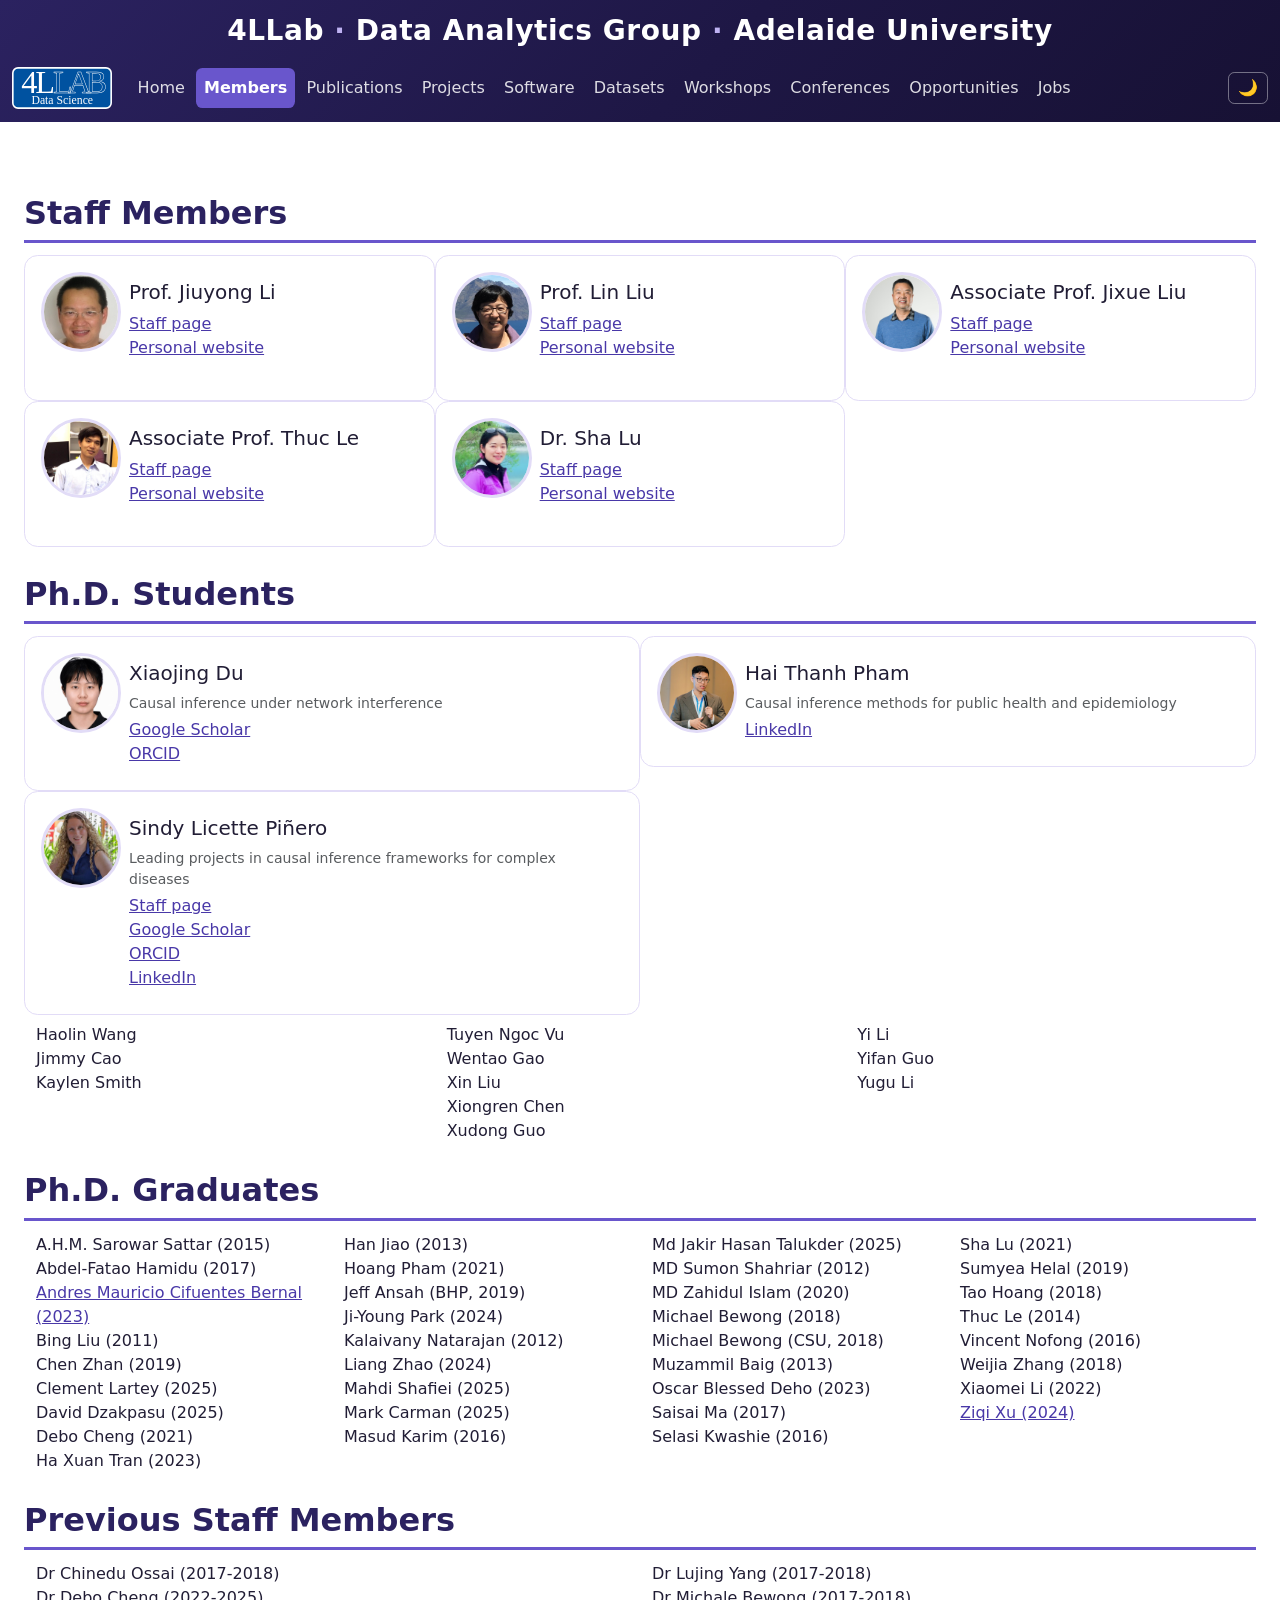
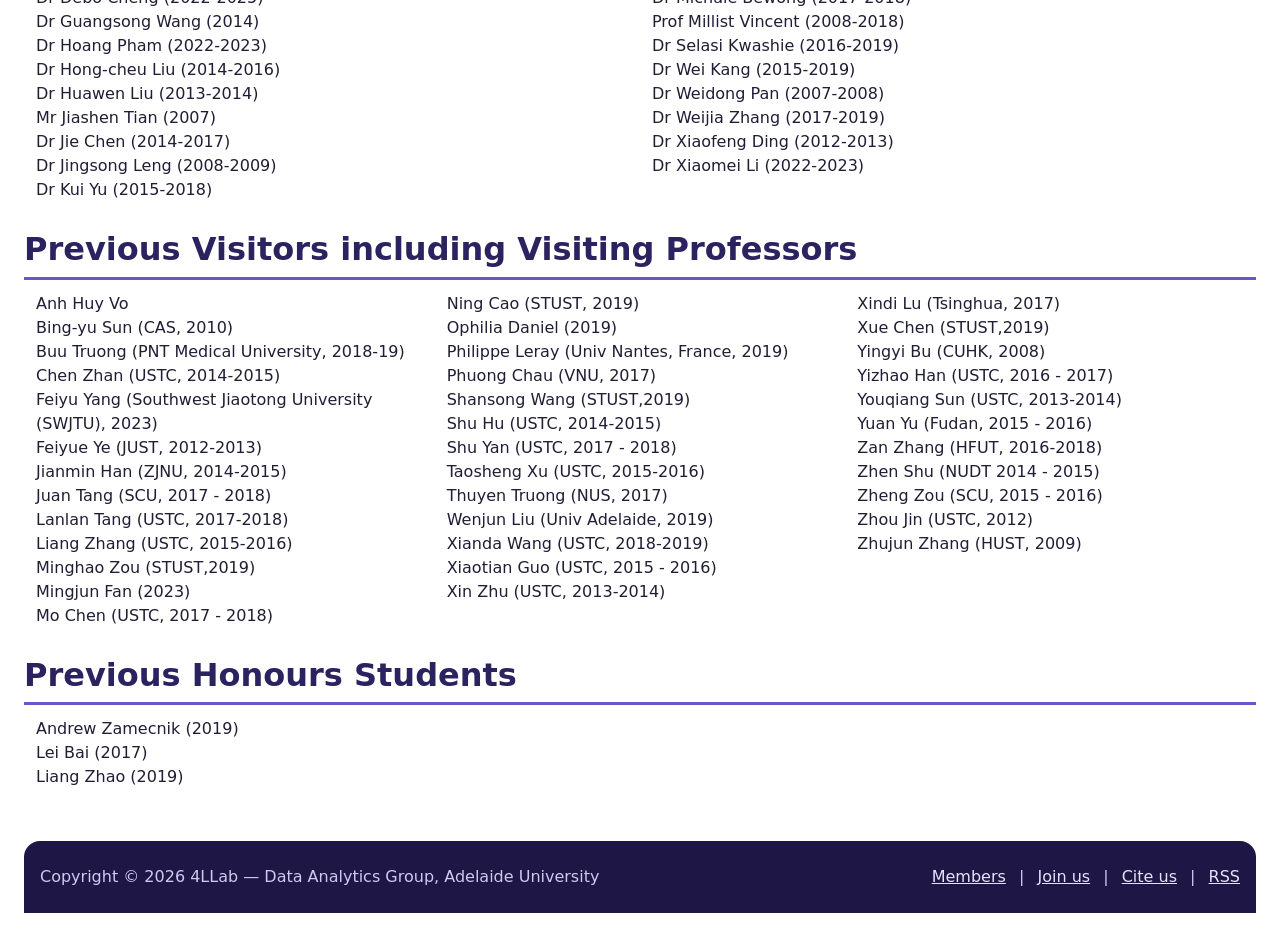
==== members.html @ 9de85e48 "Add files via upload" ====
<!DOCTYPE html>
<html lang="en">
<head>
<meta charset="utf-8">
<meta name="viewport" content="width=device-width, initial-scale=1">
<title>4LLab Members — Data Analytics Group, Adelaide University</title>
<link href="https://cdn.jsdelivr.net/npm/bootstrap@5.1.3/dist/css/bootstrap.min.css" rel="stylesheet">
<link href="https://cdn.jsdelivr.net/npm/bootstrap-icons@1.5.0/font/bootstrap-icons.css" rel="stylesheet">
<script src="https://cdn.jsdelivr.net/npm/bootstrap@5.1.3/dist/js/bootstrap.bundle.min.js"></script>

<link href="css/site.css" rel="stylesheet">
<script src="js/site.js" defer></script>
</head>
<body>
  <a class="skip-link" href="#main">Skip to main content</a>
  <!-- Website Heading -->
  <header class="site-header">
    <p class="site-title text-center m-0 d-none d-sm-block">
        4LLab <span class="accent">&middot;</span> Data Analytics Group <span class="accent">&middot;</span> Adelaide University
    </p>
    <nav class="navbar navbar-expand-md navbar-dark" aria-label="Main navigation">
      <div class="container-fluid">
          <a href="index.html" class="navbar-brand">
            <img src="img/4LLabLogov1.svg" alt="4LLab home" width="100">
          </a>
          <button type="button" class="navbar-toggler collapsed" data-bs-toggle="collapse" data-bs-target="#navbarCollapse1" aria-expanded="false" aria-controls="navbarCollapse1" aria-label="Toggle navigation">
              <span class="navbar-toggler-icon"></span>
          </button>
          <div class="navbar-collapse collapse" id="navbarCollapse1">
              <div class="navbar-nav">
                <a href="index.html" class="nav-item nav-link">Home</a>
                <a href="members.html" class="nav-item nav-link active">Members</a>
                <a href="publications.html" class="nav-item nav-link">Publications</a>
                <a href="projects.html" class="nav-item nav-link">Projects</a>
                <a href="sw.html" class="nav-item nav-link">Software</a>
                <a href="datasets.html" class="nav-item nav-link">Datasets</a>
                <a href="workshops.html" class="nav-item nav-link">Workshops</a>
                <a href="conferences.html" class="nav-item nav-link">Conferences</a>
                <a href="opportunities.html" class="nav-item nav-link">Opportunities</a>
                <a href="jobs.html" class="nav-item nav-link">Jobs</a>
              </div>
          </div>
      </div>
    </nav>
  </header>

  <!-- Website Content -->
  <div id="main" role="main" class="container-fluid m-0 p-sm-4">
    <!-- Section 1: Staff Members-->
    <section>
          <!----- content --------> 
          <h2 class="pb-2 mt-5 border-bottom">Staff Members</h2>
           <div class="row g-4 py-1 row-cols-1 row-cols-lg-3 row-cols-md-2 m-0">
             <!-- person 1 -->
             <div class="d-flex m-0 member-card fade-in-up">
               <img src="img/JiuyongLi.jpg" class="rounded-circle" width="80" height="80" alt="Portrait of Prof. Jiuyong Li">
               <div class="p-2">
                 <h5>Prof. Jiuyong Li</h5>
                 <ul class="list-unstyled">
                  <li><a target="_blank" href="https://researchers.adelaide.edu.au/profile/jiuyong.li"> Staff page</a></li>
                  <li><a target="_blank" href="http://4llab.net/jiuyong/index.html"> Personal website</a></li>
                 </ul>
               </div>
              </div>
              <!-- person 2 -->
              <div class="d-flex m-0 member-card fade-in-up">
                <img src="img/LinLiu.jpg" class="rounded-circle" width="80" height="80" alt="Portrait of Prof. Lin Liu">
                <div class="p-2">
                  <h5>Prof. Lin Liu</h5>
                  <ul class="list-unstyled">
                   <li><a target="_blank" href="https://researchers.adelaide.edu.au/profile/lin.liu"> Staff page</a></li>
                   <li><a target="_blank" href="https://scholar.google.com.au/citations?user=QP6jqRwAAAAJ&hl=en"> Personal website</a></li>
                  </ul>
                </div>
              </div>
              <!-- person 3 -->
              <div class="d-flex m-0 member-card fade-in-up">
                <img src="img/JerryLiu.jpg" class="rounded-circle" width="80" height="80" alt="Portrait of Associate Prof. Jixue Liu">
                <div class="p-2">
                  <h5>Associate Prof. Jixue Liu</h5>
                  <ul class="list-unstyled">
                   <li><a target="_blank" href="https://researchers.adelaide.edu.au/profile/jixue.liu"> Staff page</a></li>
                   <li><a target="_blank" href="https://scholar.google.com.au/citations?user=Ztoa054AAAAJ&hl=en"> Personal website</a></li>
                  </ul>
                </div>
              </div>
              <!-- person 4 -->
              <div class="d-flex m-0 member-card fade-in-up">
                <img src="img/ThucLe.jpg" class="rounded-circle" width="80" height="80" alt="Portrait of Associate Prof. Thuc Le">
                <div class="p-2">
                  <h5>Associate Prof. Thuc Le</h5>
                  <ul class="list-unstyled">
                   <li><a target="_blank" href="https://researchers.adelaide.edu.au/profile/thuc.le"> Staff page</a></li>
                   <li><a target="_blank" href="Thuc/index.html"> Personal website</a></li>
                  </ul>
                </div>
              </div>
              <!-- person 6
              <div class="d-flex m-0 member-card fade-in-up">
                <img src="img/Xiaomei Li.JPG" class="rounded-circle" width="80" height="80" alt="Portrait of Dr. Xiaomei Li">
                <div class="p-2">
                  <h5> Dr. Xiaomei Li</h5>
                  <ul class="list-unstyled">
                   <li><a target="_blank" href="https://people.unisa.edu.au/Xiaomei.Li"> UniSA staff page</a></li>
                   <li><a target="_blank" href="https://orcid.org/0000-0002-8870-3186"> Personal website</a></li>
                  </ul>
                </div>
              </div>
              -->
              <!-- person 7 -->
              <div class="d-flex m-0 member-card fade-in-up">
                <img src="img/Sha Lu.jpeg" class="rounded-circle" width="80" height="80" alt="Portrait of Dr. Sha Lu">
                <div class="p-2">
                  <h5> Dr. Sha Lu</h5>
                  <ul class="list-unstyled">
                   <li><a target="_blank" href="https://researchers.adelaide.edu.au/profile/sha.lu-0"> Staff page</a></li>
                   <li><a target="_blank" href="https://orcid.org/0000-0002-2826-3123"> Personal website</a></li>
                  </ul>
                </div>
              </div>
            </div>                
    </section>
  
    <!-- Section 2: PhD students -->
    <section>
        <!----- content --------> 
        <h2 class="pb-2 mt-4 border-bottom">Ph.D. Students</h2>
        <!-- Featured student profiles -->
        <div class="row g-4 py-1 row-cols-1 row-cols-md-2 m-0">
          <div class="d-flex m-0 member-card fade-in-up">
            <img src="img/XiaojingDu.jpg" class="rounded-circle" width="80" height="80" alt="Portrait of Xiaojing Du">
            <div class="p-2">
              <h5>Xiaojing Du</h5>
              <p class="mb-1 small text-muted">Causal inference under network interference</p>
              <ul class="list-unstyled mb-0">
                <li><a target="_blank" href="https://scholar.google.com/citations?user=XfeEmsgAAAAJ&amp;hl=en">Google Scholar</a></li>
                <li><a target="_blank" href="https://orcid.org/0000-0002-5199-7192">ORCID</a></li>
              </ul>
            </div>
          </div>
          <div class="d-flex m-0 member-card fade-in-up">
            <img src="img/HaiThanhPham.jpg" class="rounded-circle" width="80" height="80" alt="Portrait of Hai Thanh Pham">
            <div class="p-2">
              <h5>Hai Thanh Pham</h5>
              <p class="mb-1 small text-muted">Causal inference methods for public health and epidemiology</p>
              <ul class="list-unstyled mb-0">
                <li><a target="_blank" href="https://www.linkedin.com/in/hai-thanh-pham-414146196/">LinkedIn</a></li>
              </ul>
            </div>
          </div>
          <div class="d-flex m-0 member-card fade-in-up">
            <img src="img/SindyPinero.jpg" class="rounded-circle" width="80" height="80" alt="Portrait of Sindy Licette Piñero">
            <div class="p-2">
              <h5>Sindy Licette Piñero</h5>
              <p class="mb-1 small text-muted">Leading projects in causal inference frameworks for complex diseases</p>
              <ul class="list-unstyled mb-0">
                <li><a target="_blank" href="https://researchers.adelaide.edu.au/profile/sindy.pinero">Staff page</a></li>
                <li><a target="_blank" href="https://scholar.google.com/citations?user=I3WyNjYAAAAJ&amp;hl=en">Google Scholar</a></li>
                <li><a target="_blank" href="https://orcid.org/0000-0002-6296-6412">ORCID</a></li>
                <li><a target="_blank" href="https://www.linkedin.com/in/sindypinero/">LinkedIn</a></li>
              </ul>
            </div>
          </div>
        </div>
        <!-- Other students -->
        <div class="row g-4 py-1 row-cols-1 row-cols-md-3 m-0">
        <div class="mt-0">
          Haolin Wang<br/>
          Jimmy Cao<br/>
          Kaylen Smith<br/>
        </div>
        <div class="mt-0">
          Tuyen Ngoc Vu<br/>
          Wentao Gao<br/>
          Xin Liu<br/>
          Xiongren Chen<br/>
          Xudong Guo<br/>
        </div>
        <div class="mt-0">
          Yi Li<br/>
          Yifan Guo<br/>
          Yugu Li<br/>
        </div>
      </div>
 
    </section>

    <!-- Section 3: PhD Graduates -->
    <section>
      <!----- content --------> 
      <h2 class="pb-2 mt-4 border-bottom">Ph.D. Graduates</h2>
      <div class="row g-4 py-1 row-cols-1 row-cols-md-2 row-cols-lg-4 m-0">
        <div class="mt-0">
          A.H.M. Sarowar Sattar (2015)<br/>
          Abdel-Fatao Hamidu (2017)<br/>
          <a href="https://people.unisa.edu.au/Andres.CifuentesBernal">Andres Mauricio Cifuentes Bernal (2023)</a><br/>
          Bing Liu (2011)<br/>
          Chen Zhan (2019)<br/>
          Clement Lartey (2025)<br/>
          David Dzakpasu (2025)<br/>
          Debo Cheng (2021)<br/>
          Ha Xuan Tran (2023)<br/>
        </div>
        <div class="mt-0">
          Han Jiao (2013)<br/>
          Hoang Pham (2021)<br/>
          Jeff Ansah (BHP, 2019)<br/>
          Ji-Young Park (2024)<br/>
          Kalaivany Natarajan (2012)<br/>
          Liang Zhao (2024)<br/>
          Mahdi Shafiei (2025)<br/>
          Mark Carman (2025)<br/>
          Masud Karim (2016)<br/>
        </div>
        <div class="mt-0">
          Md Jakir Hasan Talukder (2025)<br/>
          MD Sumon Shahriar (2012)<br/>
          MD Zahidul Islam (2020)<br/>
          Michael Bewong (2018)<br/>
          Michael Bewong (CSU, 2018)<br/>
          Muzammil Baig (2013)<br/>
          Oscar Blessed Deho (2023)<br/>
          Saisai Ma (2017)<br/>
          Selasi Kwashie (2016)<br/>
        </div>
        <div class="mt-0">
          Sha Lu (2021)<br/>
          Sumyea Helal (2019)<br/>
          Tao Hoang (2018)<br/>
          Thuc Le (2014)<br/>
          Vincent Nofong (2016)<br/>
          Weijia Zhang (2018)<br/>
          Xiaomei Li (2022)<br/>
          <a href="https://iron13.github.io/">Ziqi Xu (2024)</a><br/>
        </div>
      </div>
    </section>

    <!-- Section 4: Previous Staff Members -->
    <section>
      <!----- content --------> 
      <h2 class="pb-2 mt-4 border-bottom">Previous Staff Members</h2>
      <div class="row g-4 py-1 row-cols-1 row-cols-md-2 m-0">
        <div class="mt-0">
          Dr Chinedu Ossai (2017-2018)<br/>
          Dr Debo Cheng (2022-2025)<br/>
          Dr Guangsong Wang (2014)<br/>
          Dr Hoang Pham (2022-2023)<br/>
          Dr Hong-cheu Liu (2014-2016)<br/>
          Dr Huawen Liu (2013-2014)<br/>
          Mr Jiashen Tian (2007)<br/>
          Dr Jie Chen (2014-2017)<br/>
          Dr Jingsong Leng (2008-2009)<br/>
          Dr Kui Yu (2015-2018)<br/>
        </div>
        <div class="mt-0">
          Dr Lujing Yang (2017-2018)<br/>
          Dr Michale Bewong (2017-2018)<br/>
          Prof Millist Vincent (2008-2018)<br/>
          Dr Selasi Kwashie (2016-2019)<br/>
          Dr Wei Kang (2015-2019)<br/>
          Dr Weidong Pan (2007-2008)<br/>
          Dr Weijia Zhang (2017-2019)<br/>
          Dr Xiaofeng Ding (2012-2013)<br/>
          Dr Xiaomei Li (2022-2023)<br/>
        </div>
      </div>
    </section>
  <!-- Section 5: Previous Visitors including Visiting Professors -->
    <section>
      <!----- content -------->
      <h2 class="pb-2 mt-4 border-bottom">Previous Visitors including Visiting Professors</h2>
      <!-- gutter 4, 1 col in smaller than medium, 2 col otherwise -->
      <div class="row g-4 py-1 row-cols-1 row-cols-md-2 row-cols-lg-3 m-0">
        <div class="mt-0">
          Anh Huy Vo<br/>
          Bing-yu Sun (CAS, 2010)<br/>
          Buu Truong (PNT Medical University, 2018-19)<br/>
          Chen Zhan (USTC, 2014-2015)<br/>
          Feiyu Yang (Southwest Jiaotong University (SWJTU), 2023)<br/>
          Feiyue Ye (JUST, 2012-2013)<br/>
          Jianmin Han (ZJNU, 2014-2015)<br/>
          Juan Tang (SCU, 2017 - 2018)<br/>
          Lanlan Tang (USTC, 2017-2018)<br/>
          Liang Zhang (USTC, 2015-2016)<br/>
          Minghao Zou (STUST,2019)<br/>
          Mingjun Fan (2023)<br/>
          Mo Chen (USTC, 2017 - 2018)<br/>
        </div>
        <div class="mt-0">
          Ning Cao (STUST, 2019)<br/>
          Ophilia Daniel (2019)<br/>
          Philippe Leray (Univ Nantes, France, 2019)<br/>
          Phuong Chau (VNU, 2017)<br/>
          Shansong Wang (STUST,2019)<br/>
          Shu Hu (USTC, 2014-2015)<br/>
          Shu Yan (USTC, 2017 - 2018)<br/>
          Taosheng Xu (USTC, 2015-2016)<br/>
          Thuyen Truong (NUS, 2017)<br/>
          Wenjun Liu (Univ Adelaide, 2019)<br/>
          Xianda Wang (USTC, 2018-2019)<br/>
          Xiaotian Guo (USTC, 2015 - 2016)<br/>
          Xin Zhu (USTC, 2013-2014)<br/>
        </div>
        <div class="mt-0">
          Xindi Lu (Tsinghua, 2017)<br/>
          Xue Chen (STUST,2019)<br/>
          Yingyi Bu (CUHK, 2008)<br/>
          Yizhao Han (USTC, 2016 - 2017)<br/>
          Youqiang Sun (USTC, 2013-2014)<br/>
          Yuan Yu (Fudan, 2015 - 2016)<br/>
          Zan Zhang (HFUT, 2016-2018)<br/>
          Zhen Shu (NUDT 2014 - 2015)<br/>
          Zheng Zou (SCU, 2015 - 2016)<br/>
          Zhou Jin (USTC, 2012)<br/>
          Zhujun Zhang (HUST, 2009)<br/>
        </div>
      </div>
  </section>
  <!-- Section 6: Previous Honours Students -->
  <section>
    <!----- content -------->
    <h2 class="pb-2 mt-4 border-bottom">Previous Honours Students</h2>
      <div class="row g-4 py-1 m-0">
        <div class="mt-0">
          Andrew Zamecnik (2019)<br/>
          Lei Bai (2017)<br/>
          Liang Zhao (2019)<br/>
        </div>
      </div>
  </section>

    <!-- footer-->
    <footer class="site-footer">
      <div class="row">
        <div class="col-md-6">
          <p class="mb-0">Copyright &copy; <span class="js-year">2026</span> 4LLab &mdash; Data Analytics Group, Adelaide University</p>
        </div>
        <div class="col-md-6 text-md-end">
          <a href="members.html">Members</a>
          <span class="mx-2" aria-hidden="true">|</span>
          <a href="opportunities.html">Join us</a>
          <span class="mx-2" aria-hidden="true">|</span>
          <a href="cite.html">Cite us</a>
          <span class="mx-2" aria-hidden="true">|</span>
          <a href="publications.rss">RSS</a>
        </div>
      </div>
    </footer>
  </div>

</body>
</html>
---- css/site.css ----
/* ==========================================================================
   4LLab — Data Analytics Group, Adelaide University
   Shared site theme. Palette based on Adelaide University brand:
   "North Terrace" purple #6956CC with deep ink-purple supports.
   ========================================================================== */

:root {
  --au-purple: #6956CC;        /* brand accent */
  --au-purple-dark: #4938A8;   /* hover / emphasis, AA on white */
  --au-purple-deep: #2B2260;   /* headers, near-navy purple */
  --au-purple-ink: #1E1745;    /* darkest — hero gradient end */
  --au-purple-tint: #F1EEFB;   /* light wash backgrounds */
  --au-purple-tint-2: #E2DCF7; /* slightly stronger wash */
  --au-text: #211D35;
  --au-muted: #5A5570;
  --bs-link-color: var(--au-purple-dark);
}

/* -------------------------------------------------------------- dark mode */
:root[data-theme="dark"] {
  --au-purple: #9d8df0;
  --au-purple-dark: #b9aef5;     /* lighter for contrast on dark bg */
  --au-purple-deep: #cfc6f8;
  --au-purple-tint: #211b3d;     /* dark wash backgrounds */
  --au-purple-tint-2: #322a55;
  --au-text: #ECE9F7;
  --au-muted: #B3ADC9;
  --bs-link-color: #b9aef5;
}
:root[data-theme="dark"] body { background-color: #14101f; color: var(--au-text); }
:root[data-theme="dark"] .bg-light { background-color: var(--au-purple-tint) !important; color: var(--au-text); }
:root[data-theme="dark"] .card-soft,
:root[data-theme="dark"] .member-card,
:root[data-theme="dark"] .project-card,
:root[data-theme="dark"] .pub-toolbar { background: var(--au-purple-tint); border-color: var(--au-purple-tint-2); color: var(--au-text); }
:root[data-theme="dark"] .text-muted { color: var(--au-muted) !important; }
:root[data-theme="dark"] .list-group-item { background-color: transparent; color: var(--au-text); }
:root[data-theme="dark"] .card.card-body { background-color: var(--au-purple-tint); color: var(--au-text); }
:root[data-theme="dark"] code { color: #e6a3f0; }
:root[data-theme="dark"] [role="main"] h2.border-bottom,
:root[data-theme="dark"] main h2.border-bottom,
:root[data-theme="dark"] .section-title { color: var(--au-purple-deep); }

/* theme toggle button */
#themeToggle {
  background: transparent;
  border: 1px solid rgba(255,255,255,.4);
  color: #fff;
  border-radius: .4rem;
  padding: .2rem .55rem;
  margin-left: .5rem;
}
#themeToggle:hover { background: rgba(255,255,255,.12); }

/* ------------------------------------------------------------------ base */
body {
  color: var(--au-text);
  font-family: "Segoe UI", system-ui, -apple-system, Roboto, "Helvetica Neue", Arial, sans-serif;
  -webkit-font-smoothing: antialiased;
}

a { color: var(--au-purple-dark); }
a:hover, a:focus { color: var(--au-purple-ink); }

/* visible keyboard focus everywhere */
a:focus-visible, button:focus-visible, input:focus-visible, select:focus-visible {
  outline: 3px solid var(--au-purple);
  outline-offset: 2px;
  border-radius: 2px;
}

/* skip link for keyboard / screen-reader users */
.skip-link {
  position: absolute;
  left: -999px;
  top: 0;
  z-index: 2000;
  background: var(--au-purple-ink);
  color: #fff;
  padding: .6rem 1rem;
  border-radius: 0 0 .5rem 0;
}
.skip-link:focus {
  left: 0;
  color: #fff;
}

/* ---------------------------------------------------------------- header */
.site-header {
  background: linear-gradient(135deg, var(--au-purple-deep) 0%, var(--au-purple-ink) 55%, #171134 100%);
  color: #fff;
}
.site-header .site-title {
  font-size: clamp(1.15rem, 2.5vw, 1.75rem);
  font-weight: 700;
  letter-spacing: .02em;
  padding: .65rem 1rem .1rem;
}
.site-header .site-title .accent { color: #BFB2F3; }

.site-header .navbar { background: transparent !important; }
.site-header .nav-link {
  color: rgba(255, 255, 255, .85);
  border-radius: .4rem;
  margin: 0 .1rem;
  transition: background-color .2s ease, color .2s ease;
}
.site-header .nav-link:hover,
.site-header .nav-link:focus {
  color: #fff;
  background-color: rgba(255, 255, 255, .12);
}
.site-header .nav-link.active {
  color: #fff;
  background-color: var(--au-purple);
  font-weight: 600;
}

/* ------------------------------------------------------------------ hero */
.hero {
  background:
    radial-gradient(1100px 420px at 85% -10%, rgba(105, 86, 204, .45), transparent 60%),
    linear-gradient(135deg, var(--au-purple-deep), var(--au-purple-ink));
  color: #fff;
  border-radius: 1rem;
  padding: 3rem 1.5rem;
}
@media (min-width: 768px) { .hero { padding: 4rem 3rem; } }
.hero h1 { font-weight: 700; }
.hero .lead { color: #E6E1FA; max-width: 60ch; }
.hero .btn-hero {
  background: #fff;
  color: var(--au-purple-deep);
  font-weight: 600;
  border: 0;
}
.hero .btn-hero:hover { background: var(--au-purple-tint-2); color: var(--au-purple-ink); }

/* ----------------------------------------------------------- components */
.section-title {
  border-bottom: 3px solid var(--au-purple);
  padding-bottom: .5rem;
  margin-top: 2.5rem;
  font-weight: 650;
  color: var(--au-purple-deep);
}

.card-soft {
  background: var(--au-purple-tint);
  border: 1px solid var(--au-purple-tint-2);
  border-radius: .85rem;
  transition: transform .18s ease, box-shadow .18s ease;
}
.card-soft:hover {
  transform: translateY(-3px);
  box-shadow: 0 .6rem 1.4rem rgba(43, 34, 96, .14);
}

/* generic light boxes reused from old design get a purple tint */
.bg-light { background-color: var(--au-purple-tint) !important; }

.btn-outline-primary {
  --bs-btn-color: var(--au-purple-dark);
  --bs-btn-border-color: var(--au-purple-dark);
  --bs-btn-hover-bg: var(--au-purple-dark);
  --bs-btn-hover-border-color: var(--au-purple-dark);
  --bs-btn-hover-color: #fff;
  --bs-btn-active-bg: var(--au-purple-deep);
  --bs-btn-active-border-color: var(--au-purple-deep);
}
.btn-primary {
  --bs-btn-bg: var(--au-purple-dark);
  --bs-btn-border-color: var(--au-purple-dark);
  --bs-btn-hover-bg: var(--au-purple-deep);
  --bs-btn-hover-border-color: var(--au-purple-deep);
  --bs-btn-active-bg: var(--au-purple-ink);
  --bs-btn-active-border-color: var(--au-purple-ink);
}
.text-primary, .link-primary { color: var(--au-purple-dark) !important; }

.list-group-item-action:hover, .list-group-item-action:focus {
  background-color: var(--au-purple-tint);
}

/* member cards */
.member-card {
  background: #fff;
  border: 1px solid var(--au-purple-tint-2);
  border-radius: .85rem;
  padding: 1rem;
  height: 100%;
  transition: transform .18s ease, box-shadow .18s ease;
}
.member-card:hover {
  transform: translateY(-3px);
  box-shadow: 0 .5rem 1.2rem rgba(43, 34, 96, .12);
}
.member-card img {
  object-fit: cover;
  border: 3px solid var(--au-purple-tint-2);
}

/* project cards */
.project-card {
  border: 1px solid var(--au-purple-tint-2);
  border-radius: .85rem;
  overflow: hidden;
  transition: transform .18s ease, box-shadow .18s ease;
}
.project-card:hover {
  transform: translateY(-3px);
  box-shadow: 0 .6rem 1.4rem rgba(43, 34, 96, .14);
}
.project-card img { max-width: 300px; height: auto; }

/* ---------------------------------------------------------------- footer */
.site-footer {
  margin-top: 3rem;
  background: var(--au-purple-ink);
  color: #CFC8EF;
  padding: 1.5rem 1rem;
  border-radius: 1rem 1rem 0 0;
}
.site-footer a { color: #E6E1FA; }
.site-footer a:hover { color: #fff; }

/* ----------------------------------------------------------- back to top */
#backToTop {
  position: fixed;
  right: 1.25rem;
  bottom: 1.25rem;
  z-index: 1500;
  width: 2.9rem;
  height: 2.9rem;
  border-radius: 50%;
  border: 0;
  background: var(--au-purple-dark);
  color: #fff;
  font-size: 1.2rem;
  box-shadow: 0 .4rem 1rem rgba(30, 23, 69, .35);
  opacity: 0;
  pointer-events: none;
  transition: opacity .25s ease;
}
#backToTop.show { opacity: 1; pointer-events: auto; }
#backToTop:hover { background: var(--au-purple-deep); }

/* ------------------------------------------------------------ animations */
@media (prefers-reduced-motion: no-preference) {
  .fade-in-up {
    opacity: 0;
    transform: translateY(14px);
    transition: opacity .5s ease, transform .5s ease;
  }
  .fade-in-up.visible { opacity: 1; transform: none; }
}

/* ---------------------------------------------------------- publications */
.pub-toolbar {
  background: var(--au-purple-tint);
  border: 1px solid var(--au-purple-tint-2);
  border-radius: .85rem;
}
.pub-toolbar input[type="text"] {
  border: 1px solid var(--au-purple-tint-2);
  border-radius: .5rem;
  padding: .45rem .75rem;
  min-width: min(22rem, 80vw);
}
.bibtex_structure .group {
  color: var(--au-purple-deep);
  scroll-margin-top: 5rem;
}

/* legacy markup adapters: style old-page patterns without editing content */
[role="main"] h2.border-bottom, main h2.border-bottom {
  border-bottom: 3px solid var(--au-purple) !important;
  color: var(--au-purple-deep);
  font-weight: 650;
}
[role="main"] .rounded-3.border {
  border: 1px solid var(--au-purple-tint-2) !important;
  border-radius: .85rem !important;
  transition: transform .18s ease, box-shadow .18s ease;
}
[role="main"] .rounded-3.border:hover {
  transform: translateY(-3px);
  box-shadow: 0 .6rem 1.4rem rgba(43, 34, 96, .14);
}
[role="main"] img.rounded-start { border-radius: .6rem !important; }

/* print: hide chrome, keep content */
@media print {
  .site-header, .site-footer, #backToTop, .skip-link, .pub-toolbar { display: none !important; }
}
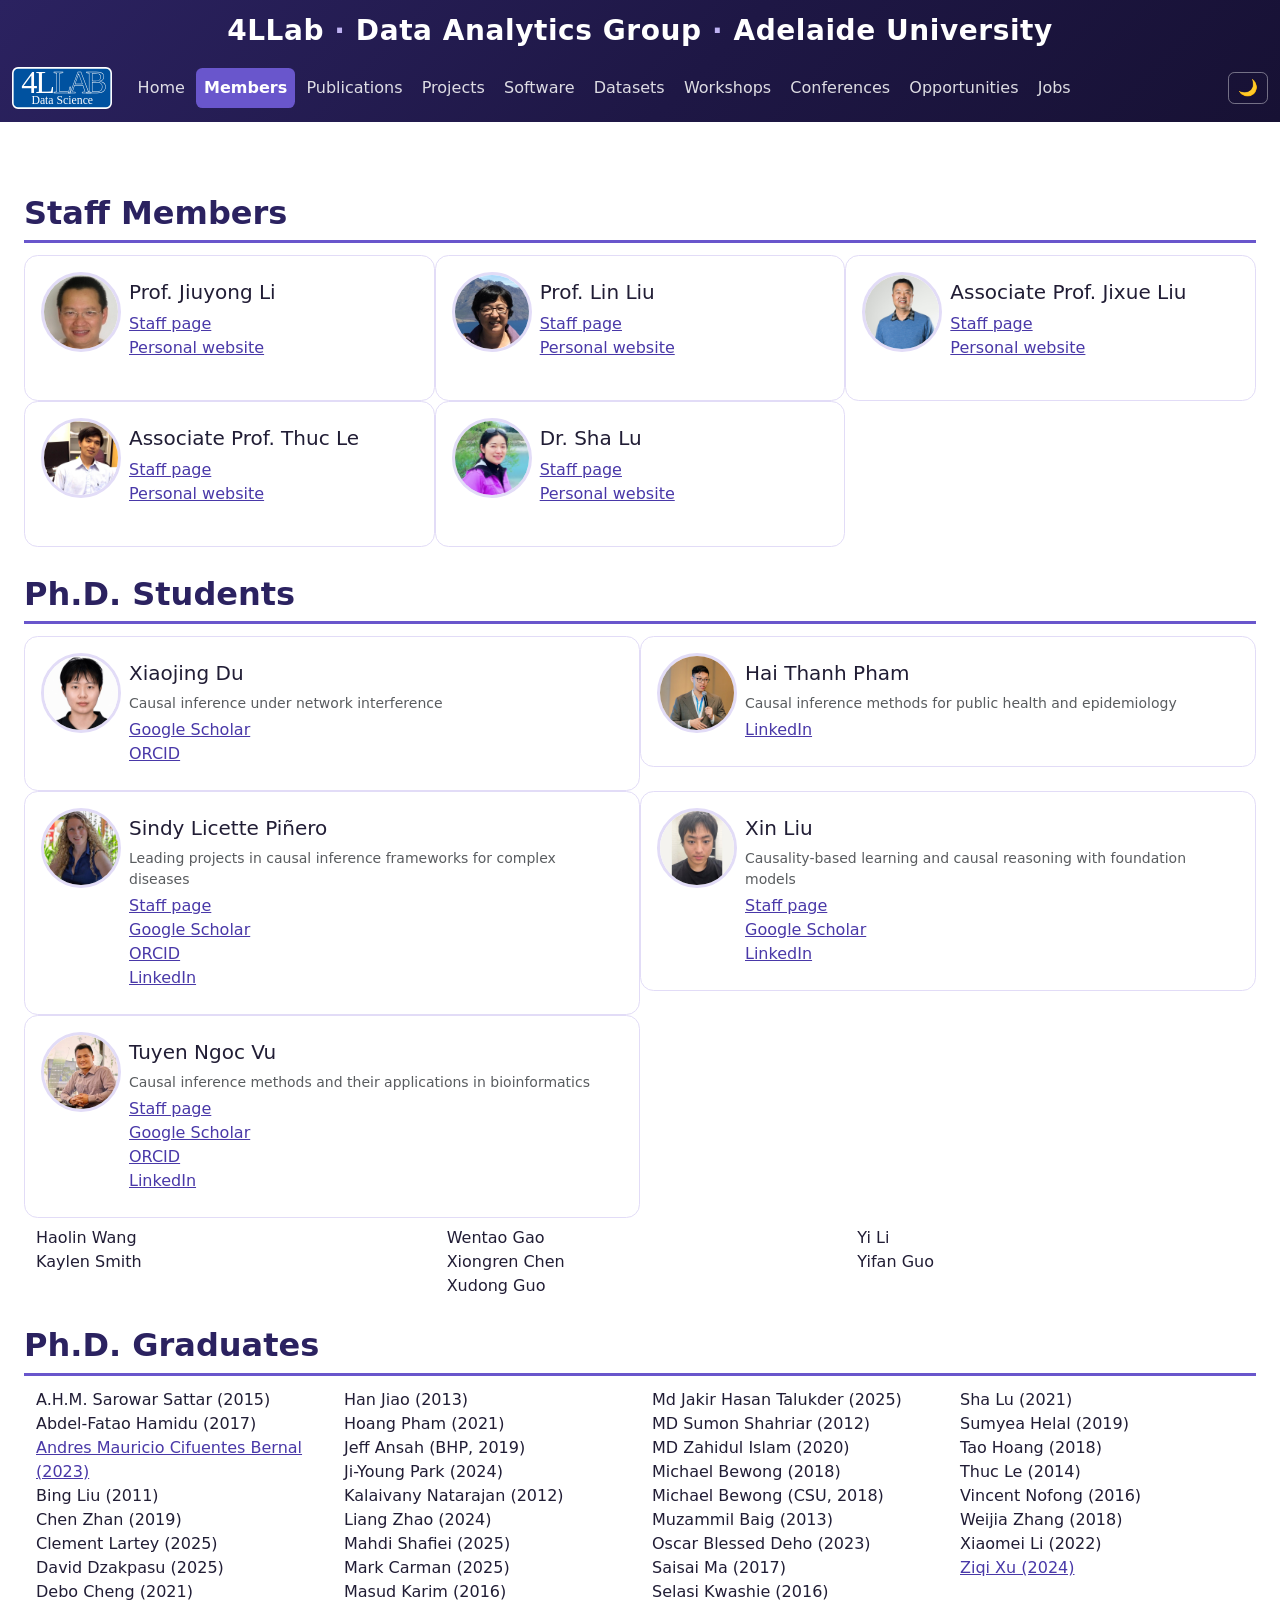
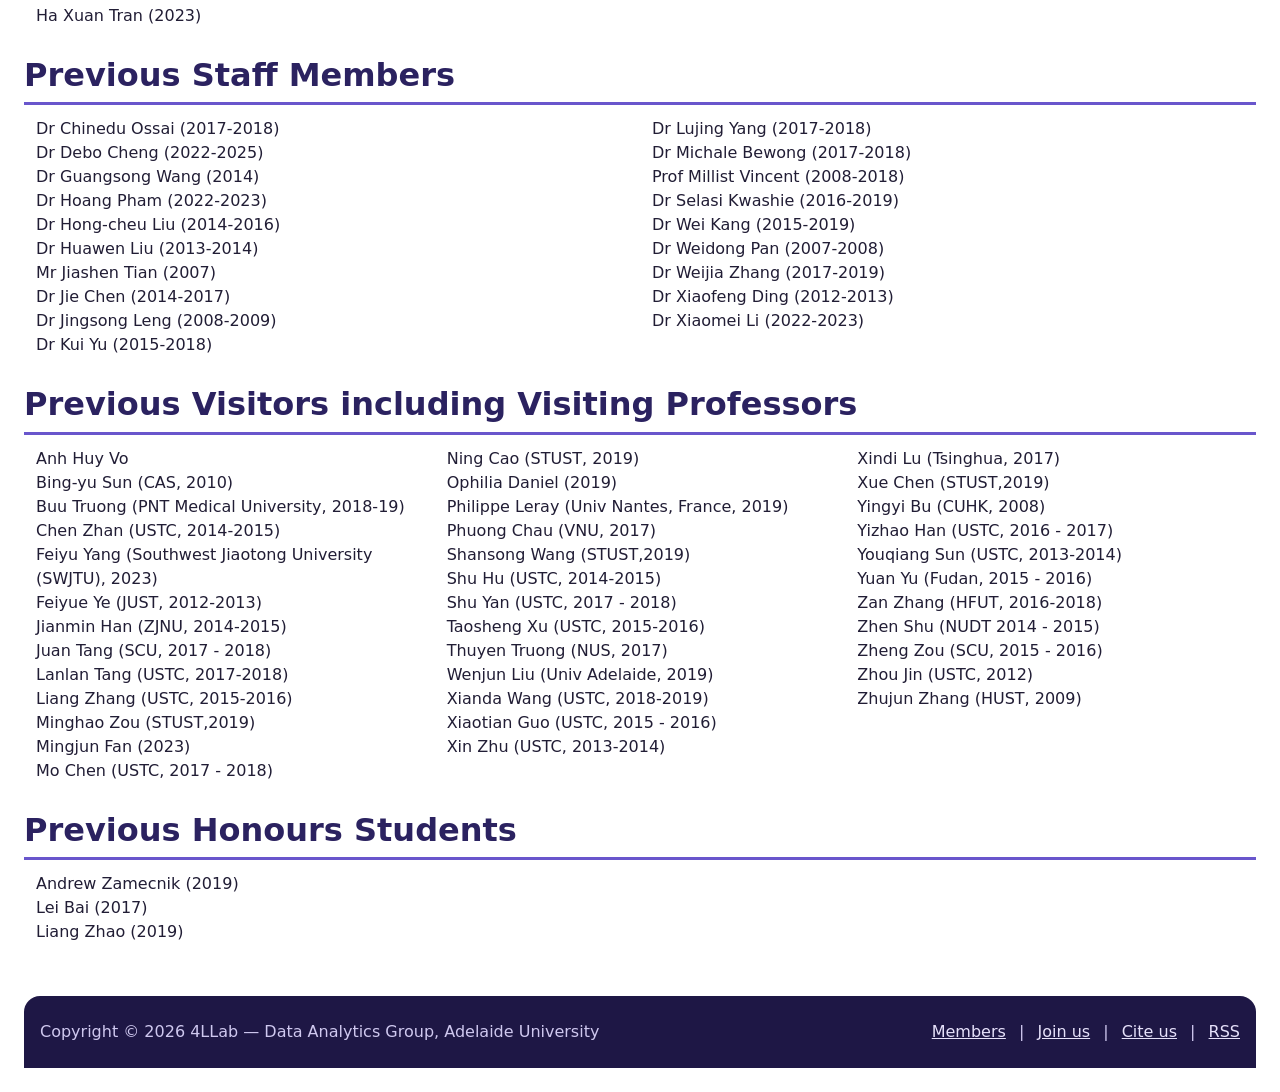
==== commit 1b769592: "Add files via upload" ====
--- a/members.html
+++ b/members.html
@@ -161,25 +161,46 @@
               </ul>
             </div>
           </div>
+          <div class="d-flex m-0 member-card fade-in-up">
+            <img src="img/XinLiu.jpg" class="rounded-circle" width="80" height="80" alt="Portrait of Xin Liu">
+            <div class="p-2">
+              <h5>Xin Liu</h5>
+              <p class="mb-1 small text-muted">Causality-based learning and causal reasoning with foundation models</p>
+              <ul class="list-unstyled mb-0">
+                <li><a target="_blank" href="https://researchers.adelaide.edu.au/profile/xin.liu">Staff page</a></li>
+                <li><a target="_blank" href="https://scholar.google.com/citations?user=b6Yn7zEAAAAJ&amp;hl=en">Google Scholar</a></li>
+                <li><a target="_blank" href="https://www.linkedin.com/in/xin-liu-278650253/">LinkedIn</a></li>
+              </ul>
+            </div>
+          </div>
+          <div class="d-flex m-0 member-card fade-in-up">
+            <img src="img/TuyenVu.jpg" class="rounded-circle" width="80" height="80" alt="Portrait of Tuyen Vu">
+            <div class="p-2">
+              <h5>Tuyen Ngoc Vu</h5>
+              <p class="mb-1 small text-muted">Causal inference methods and their applications in bioinformatics</p>
+              <ul class="list-unstyled mb-0">
+                <li><a target="_blank" href="https://researchers.adelaide.edu.au/profile/tuyen.vu">Staff page</a></li>
+                <li><a target="_blank" href="https://scholar.google.com/citations?user=D1XpyZ8AAAAJ&amp;hl=en">Google Scholar</a></li>
+                <li><a target="_blank" href="https://orcid.org/0009-0009-7784-1389">ORCID</a></li>
+                <li><a target="_blank" href="https://www.linkedin.com/in/tuyen-vu/">LinkedIn</a></li>
+              </ul>
+            </div>
+          </div>
         </div>
         <!-- Other students -->
         <div class="row g-4 py-1 row-cols-1 row-cols-md-3 m-0">
         <div class="mt-0">
           Haolin Wang<br/>
-          Jimmy Cao<br/>
           Kaylen Smith<br/>
         </div>
         <div class="mt-0">
-          Tuyen Ngoc Vu<br/>
           Wentao Gao<br/>
-          Xin Liu<br/>
           Xiongren Chen<br/>
           Xudong Guo<br/>
         </div>
         <div class="mt-0">
           Yi Li<br/>
           Yifan Guo<br/>
-          Yugu Li<br/>
         </div>
       </div>
  
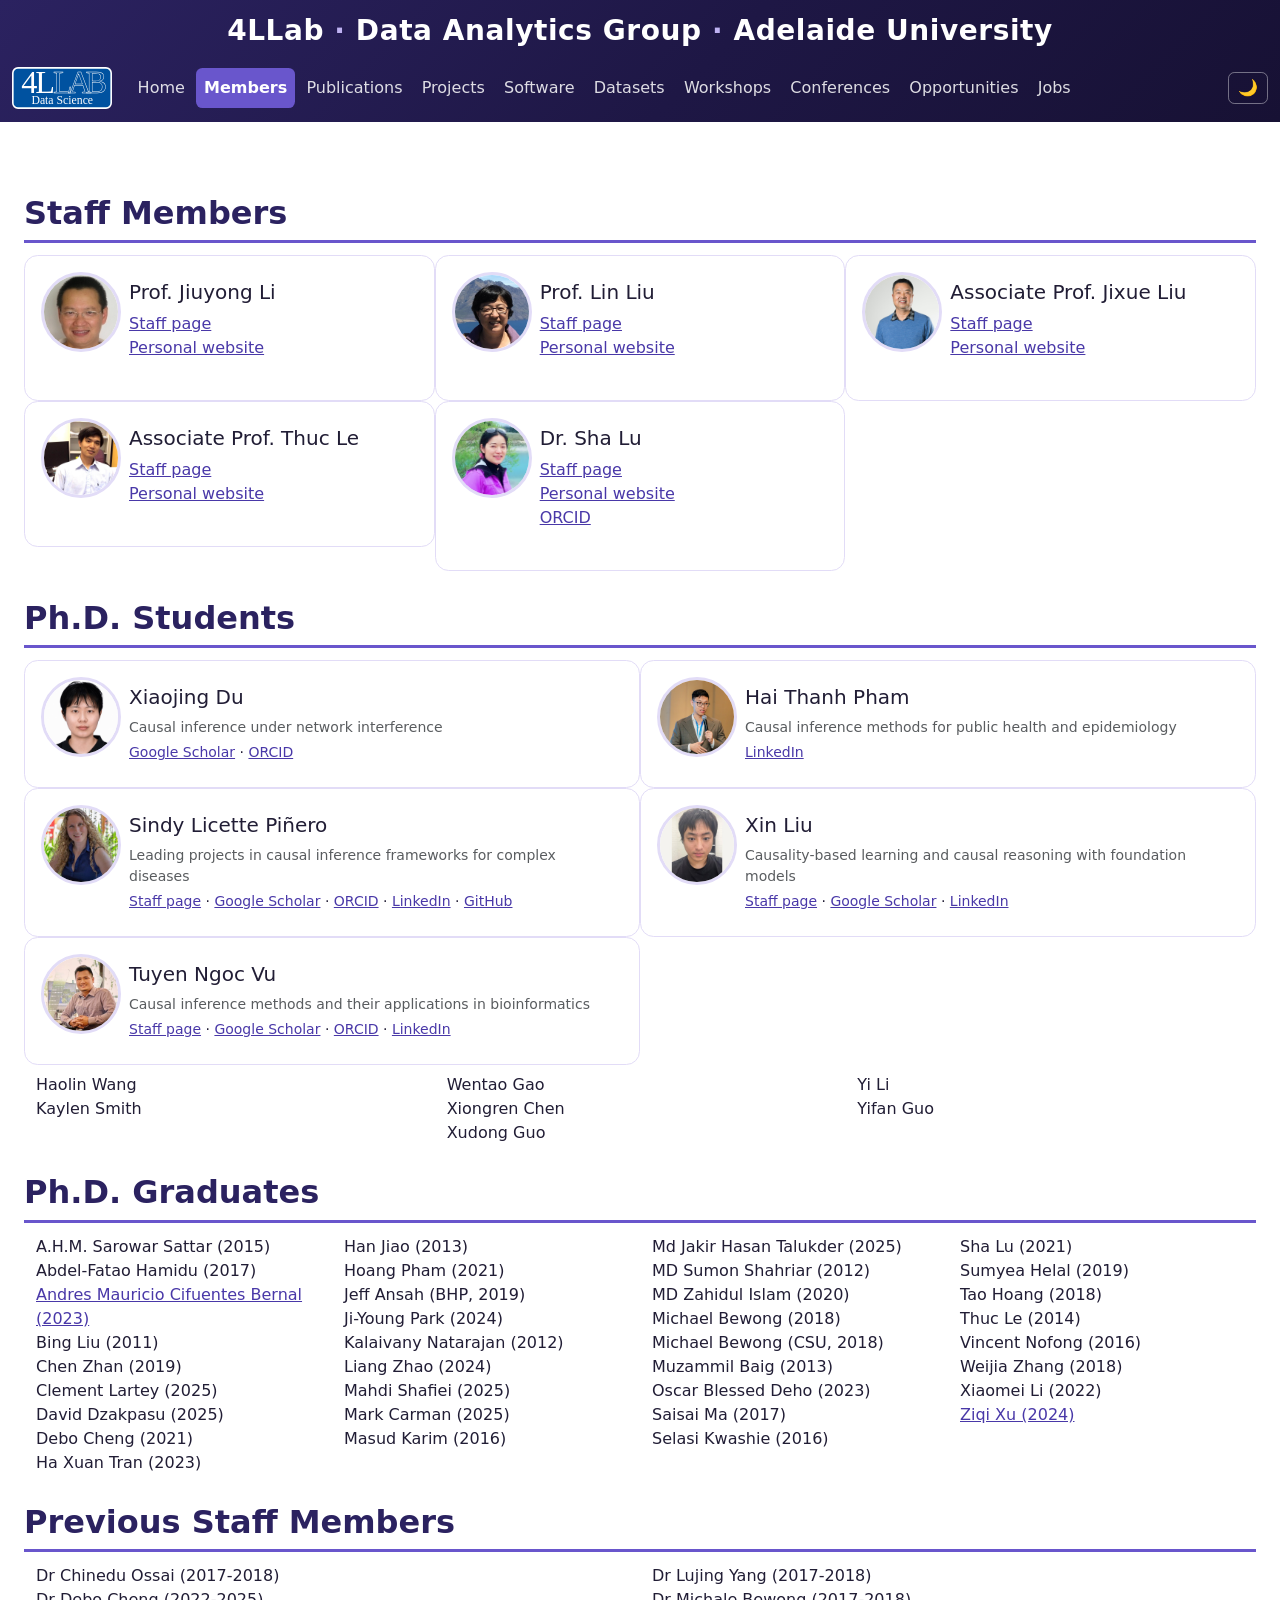
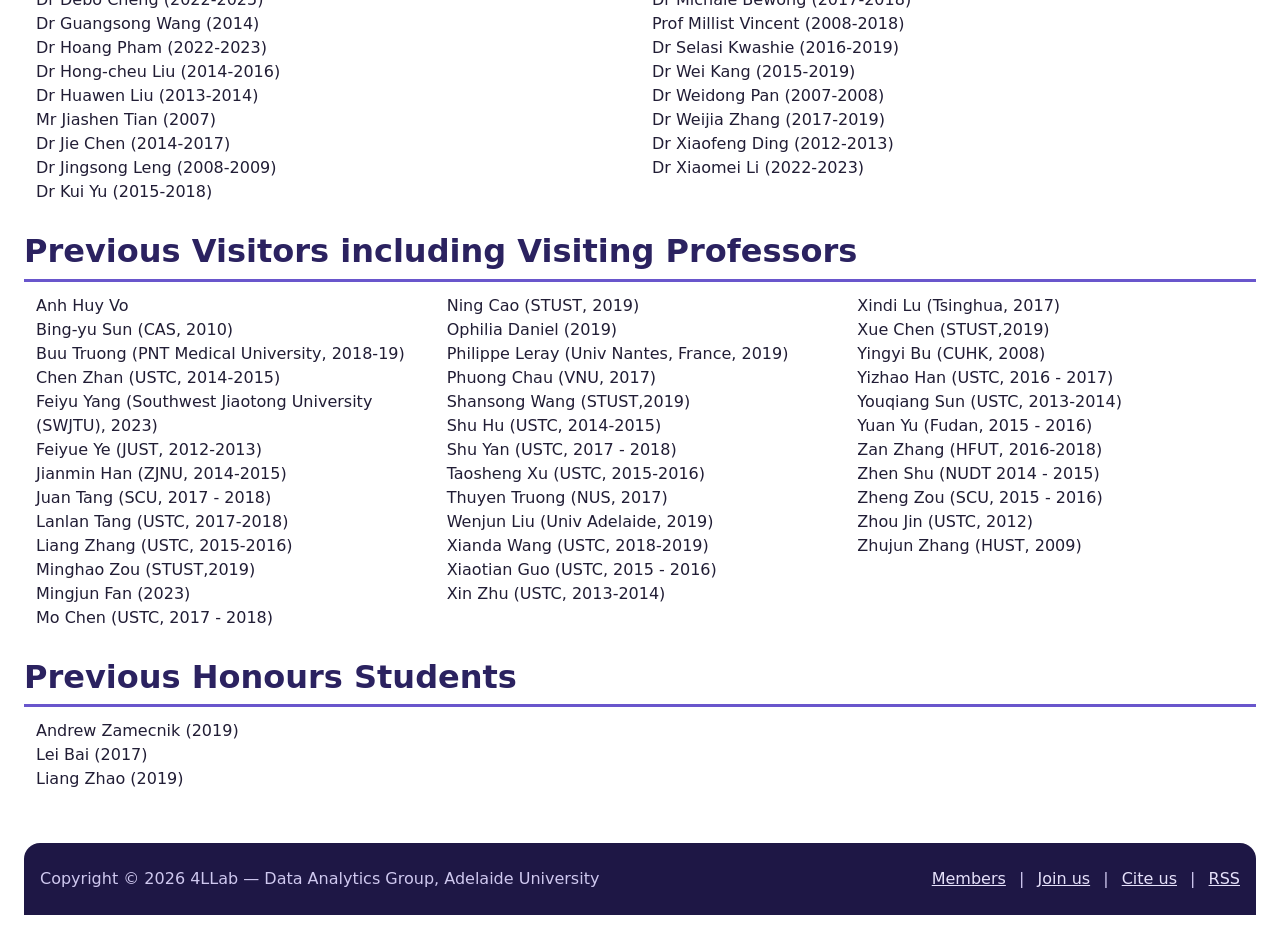
==== commit 0f5cf6d3: "Add files via upload" ====
--- a/members.html
+++ b/members.html
@@ -114,7 +114,8 @@
                   <h5> Dr. Sha Lu</h5>
                   <ul class="list-unstyled">
                    <li><a target="_blank" href="https://researchers.adelaide.edu.au/profile/sha.lu-0"> Staff page</a></li>
-                   <li><a target="_blank" href="https://orcid.org/0000-0002-2826-3123"> Personal website</a></li>
+                   <li><a target="_blank" href="https://shalu-ml.github.io/"> Personal website</a></li>
+                   <li><a target="_blank" href="https://orcid.org/0000-0002-2826-3123"> ORCID</a></li>
                   </ul>
                 </div>
               </div>
@@ -132,10 +133,7 @@
             <div class="p-2">
               <h5>Xiaojing Du</h5>
               <p class="mb-1 small text-muted">Causal inference under network interference</p>
-              <ul class="list-unstyled mb-0">
-                <li><a target="_blank" href="https://scholar.google.com/citations?user=XfeEmsgAAAAJ&amp;hl=en">Google Scholar</a></li>
-                <li><a target="_blank" href="https://orcid.org/0000-0002-5199-7192">ORCID</a></li>
-              </ul>
+              <p class="mb-0 small"><a target="_blank" href="https://scholar.google.com/citations?user=XfeEmsgAAAAJ&amp;hl=en">Google Scholar</a> &middot; <a target="_blank" href="https://orcid.org/0000-0002-5199-7192">ORCID</a></p>
             </div>
           </div>
           <div class="d-flex m-0 member-card fade-in-up">
@@ -143,9 +141,7 @@
             <div class="p-2">
               <h5>Hai Thanh Pham</h5>
               <p class="mb-1 small text-muted">Causal inference methods for public health and epidemiology</p>
-              <ul class="list-unstyled mb-0">
-                <li><a target="_blank" href="https://www.linkedin.com/in/hai-thanh-pham-414146196/">LinkedIn</a></li>
-              </ul>
+              <p class="mb-0 small"><a target="_blank" href="https://www.linkedin.com/in/hai-thanh-pham-414146196/">LinkedIn</a></p>
             </div>
           </div>
           <div class="d-flex m-0 member-card fade-in-up">
@@ -153,12 +149,7 @@
             <div class="p-2">
               <h5>Sindy Licette Piñero</h5>
               <p class="mb-1 small text-muted">Leading projects in causal inference frameworks for complex diseases</p>
-              <ul class="list-unstyled mb-0">
-                <li><a target="_blank" href="https://researchers.adelaide.edu.au/profile/sindy.pinero">Staff page</a></li>
-                <li><a target="_blank" href="https://scholar.google.com/citations?user=I3WyNjYAAAAJ&amp;hl=en">Google Scholar</a></li>
-                <li><a target="_blank" href="https://orcid.org/0000-0002-6296-6412">ORCID</a></li>
-                <li><a target="_blank" href="https://www.linkedin.com/in/sindypinero/">LinkedIn</a></li>
-              </ul>
+              <p class="mb-0 small"><a target="_blank" href="https://researchers.adelaide.edu.au/profile/sindy.pinero">Staff page</a> &middot; <a target="_blank" href="https://scholar.google.com/citations?user=I3WyNjYAAAAJ&amp;hl=en">Google Scholar</a> &middot; <a target="_blank" href="https://orcid.org/0000-0002-6296-6412">ORCID</a> &middot; <a target="_blank" href="https://www.linkedin.com/in/sindypinero/">LinkedIn</a> &middot; <a target="_blank" href="https://github.com/SindyPin/">GitHub</a></p>
             </div>
           </div>
           <div class="d-flex m-0 member-card fade-in-up">
@@ -166,11 +157,7 @@
             <div class="p-2">
               <h5>Xin Liu</h5>
               <p class="mb-1 small text-muted">Causality-based learning and causal reasoning with foundation models</p>
-              <ul class="list-unstyled mb-0">
-                <li><a target="_blank" href="https://researchers.adelaide.edu.au/profile/xin.liu">Staff page</a></li>
-                <li><a target="_blank" href="https://scholar.google.com/citations?user=b6Yn7zEAAAAJ&amp;hl=en">Google Scholar</a></li>
-                <li><a target="_blank" href="https://www.linkedin.com/in/xin-liu-278650253/">LinkedIn</a></li>
-              </ul>
+              <p class="mb-0 small"><a target="_blank" href="https://researchers.adelaide.edu.au/profile/xin.liu">Staff page</a> &middot; <a target="_blank" href="https://scholar.google.com/citations?user=b6Yn7zEAAAAJ&amp;hl=en">Google Scholar</a> &middot; <a target="_blank" href="https://www.linkedin.com/in/xin-liu-278650253/">LinkedIn</a></p>
             </div>
           </div>
           <div class="d-flex m-0 member-card fade-in-up">
@@ -178,12 +165,7 @@
             <div class="p-2">
               <h5>Tuyen Ngoc Vu</h5>
               <p class="mb-1 small text-muted">Causal inference methods and their applications in bioinformatics</p>
-              <ul class="list-unstyled mb-0">
-                <li><a target="_blank" href="https://researchers.adelaide.edu.au/profile/tuyen.vu">Staff page</a></li>
-                <li><a target="_blank" href="https://scholar.google.com/citations?user=D1XpyZ8AAAAJ&amp;hl=en">Google Scholar</a></li>
-                <li><a target="_blank" href="https://orcid.org/0009-0009-7784-1389">ORCID</a></li>
-                <li><a target="_blank" href="https://www.linkedin.com/in/tuyen-vu/">LinkedIn</a></li>
-              </ul>
+              <p class="mb-0 small"><a target="_blank" href="https://researchers.adelaide.edu.au/profile/tuyen.vu">Staff page</a> &middot; <a target="_blank" href="https://scholar.google.com/citations?user=D1XpyZ8AAAAJ&amp;hl=en">Google Scholar</a> &middot; <a target="_blank" href="https://orcid.org/0009-0009-7784-1389">ORCID</a> &middot; <a target="_blank" href="https://www.linkedin.com/in/tuyen-vu/">LinkedIn</a></p>
             </div>
           </div>
         </div>
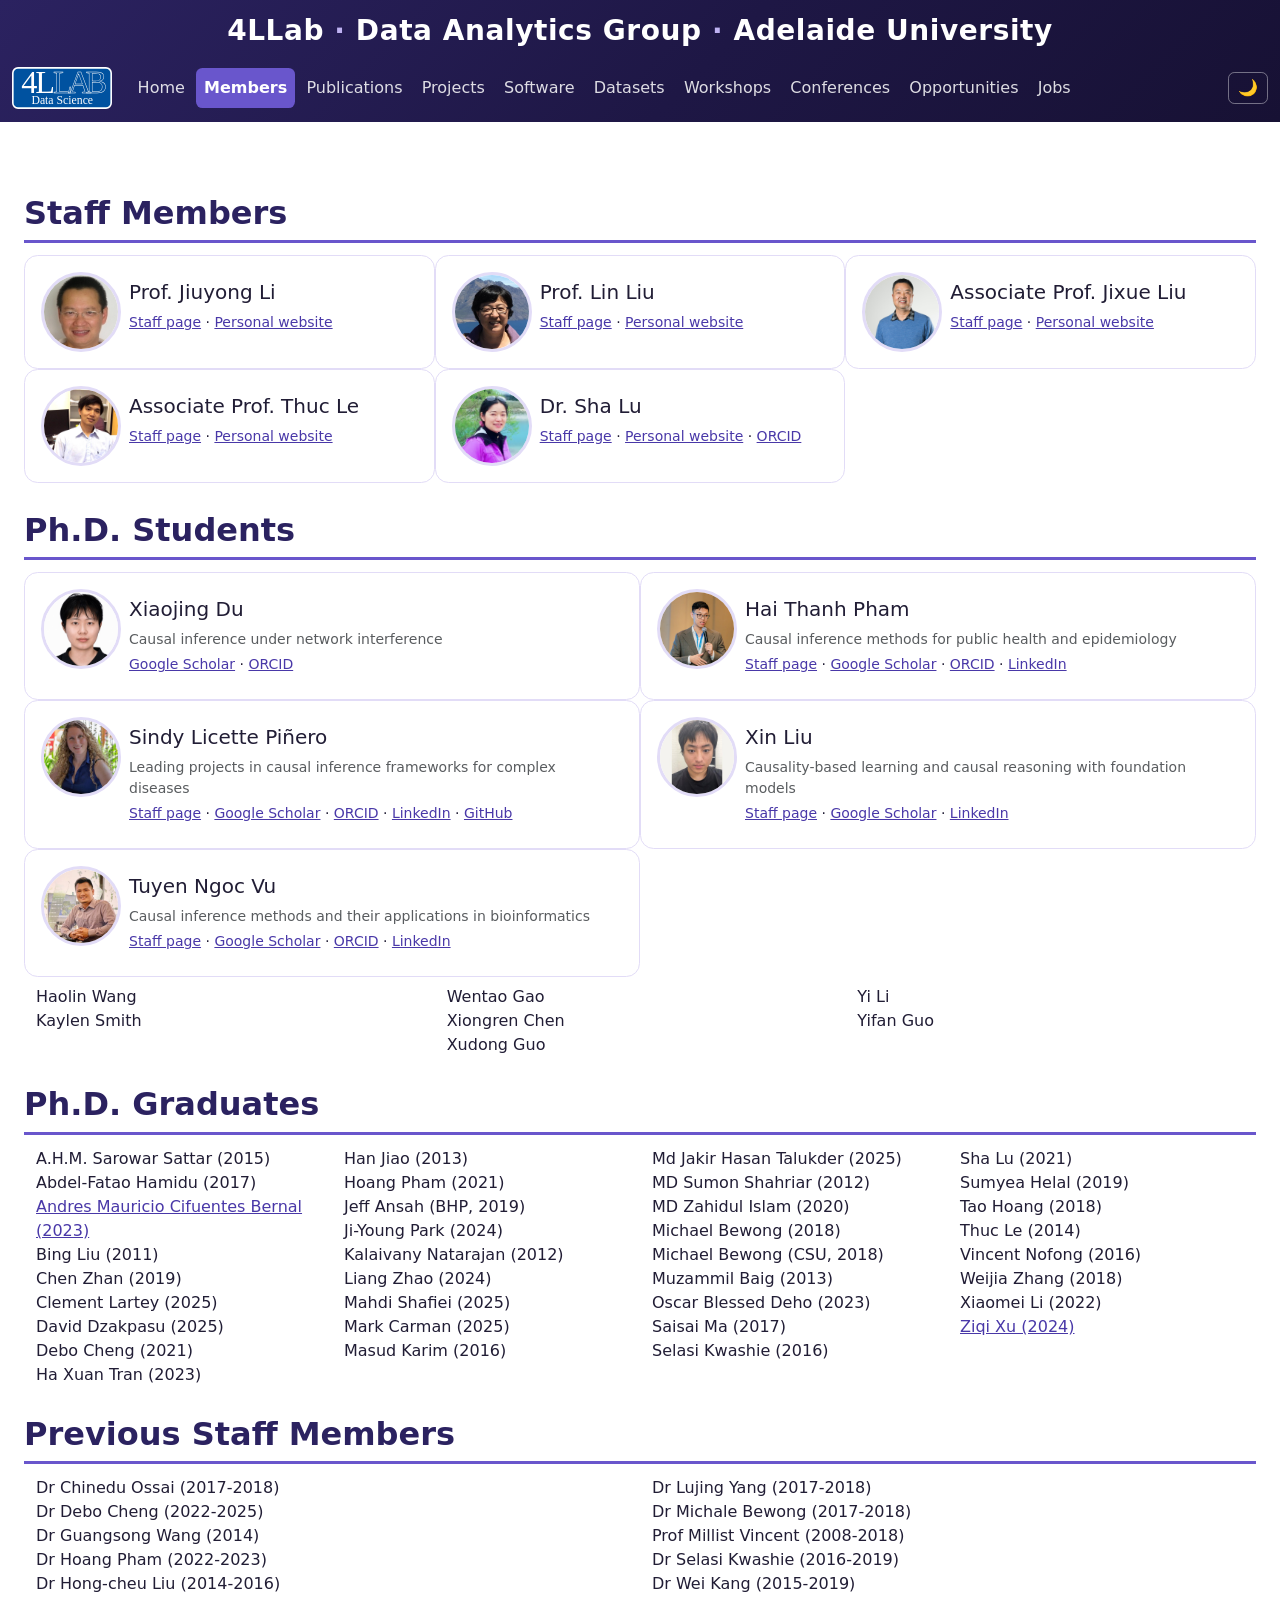
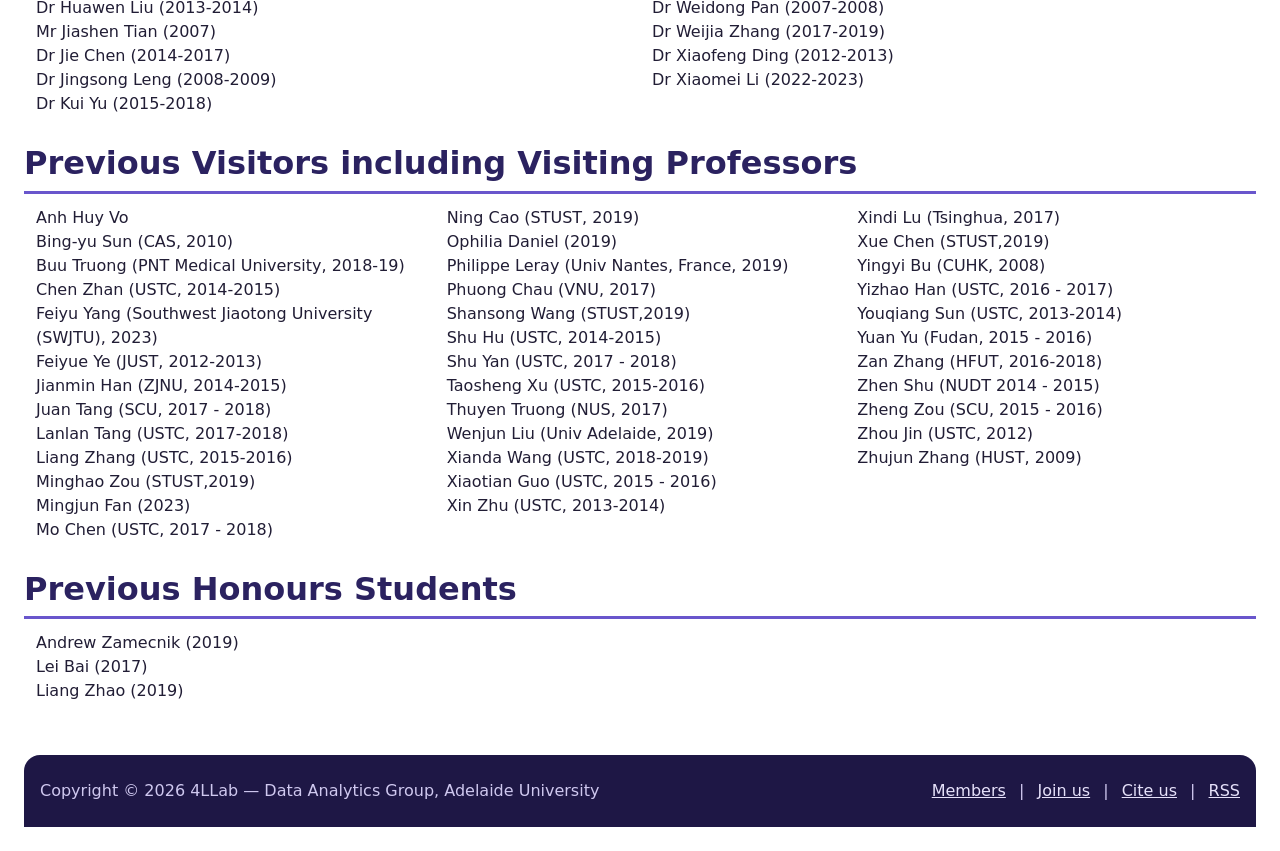
==== commit a4e861ea: "Add files via upload" ====
--- a/members.html
+++ b/members.html
@@ -56,10 +56,7 @@
                <img src="img/JiuyongLi.jpg" class="rounded-circle" width="80" height="80" alt="Portrait of Prof. Jiuyong Li">
                <div class="p-2">
                  <h5>Prof. Jiuyong Li</h5>
-                 <ul class="list-unstyled">
-                  <li><a target="_blank" href="https://researchers.adelaide.edu.au/profile/jiuyong.li"> Staff page</a></li>
-                  <li><a target="_blank" href="http://4llab.net/jiuyong/index.html"> Personal website</a></li>
-                 </ul>
+                 <p class="mb-0 small"><a target="_blank" href="https://researchers.adelaide.edu.au/profile/jiuyong.li">Staff page</a> &middot; <a target="_blank" href="http://4llab.net/jiuyong/index.html">Personal website</a></p>
                </div>
               </div>
               <!-- person 2 -->
@@ -67,10 +64,7 @@
                 <img src="img/LinLiu.jpg" class="rounded-circle" width="80" height="80" alt="Portrait of Prof. Lin Liu">
                 <div class="p-2">
                   <h5>Prof. Lin Liu</h5>
-                  <ul class="list-unstyled">
-                   <li><a target="_blank" href="https://researchers.adelaide.edu.au/profile/lin.liu"> Staff page</a></li>
-                   <li><a target="_blank" href="https://scholar.google.com.au/citations?user=QP6jqRwAAAAJ&hl=en"> Personal website</a></li>
-                  </ul>
+                  <p class="mb-0 small"><a target="_blank" href="https://researchers.adelaide.edu.au/profile/lin.liu">Staff page</a> &middot; <a target="_blank" href="https://scholar.google.com.au/citations?user=QP6jqRwAAAAJ&hl=en">Personal website</a></p>
                 </div>
               </div>
               <!-- person 3 -->
@@ -78,10 +72,7 @@
                 <img src="img/JerryLiu.jpg" class="rounded-circle" width="80" height="80" alt="Portrait of Associate Prof. Jixue Liu">
                 <div class="p-2">
                   <h5>Associate Prof. Jixue Liu</h5>
-                  <ul class="list-unstyled">
-                   <li><a target="_blank" href="https://researchers.adelaide.edu.au/profile/jixue.liu"> Staff page</a></li>
-                   <li><a target="_blank" href="https://scholar.google.com.au/citations?user=Ztoa054AAAAJ&hl=en"> Personal website</a></li>
-                  </ul>
+                  <p class="mb-0 small"><a target="_blank" href="https://researchers.adelaide.edu.au/profile/jixue.liu">Staff page</a> &middot; <a target="_blank" href="https://scholar.google.com.au/citations?user=Ztoa054AAAAJ&hl=en">Personal website</a></p>
                 </div>
               </div>
               <!-- person 4 -->
@@ -89,10 +80,7 @@
                 <img src="img/ThucLe.jpg" class="rounded-circle" width="80" height="80" alt="Portrait of Associate Prof. Thuc Le">
                 <div class="p-2">
                   <h5>Associate Prof. Thuc Le</h5>
-                  <ul class="list-unstyled">
-                   <li><a target="_blank" href="https://researchers.adelaide.edu.au/profile/thuc.le"> Staff page</a></li>
-                   <li><a target="_blank" href="Thuc/index.html"> Personal website</a></li>
-                  </ul>
+                  <p class="mb-0 small"><a target="_blank" href="https://researchers.adelaide.edu.au/profile/thuc.le">Staff page</a> &middot; <a target="_blank" href="Thuc/index.html">Personal website</a></p>
                 </div>
               </div>
               <!-- person 6
@@ -100,10 +88,7 @@
                 <img src="img/Xiaomei Li.JPG" class="rounded-circle" width="80" height="80" alt="Portrait of Dr. Xiaomei Li">
                 <div class="p-2">
                   <h5> Dr. Xiaomei Li</h5>
-                  <ul class="list-unstyled">
-                   <li><a target="_blank" href="https://people.unisa.edu.au/Xiaomei.Li"> UniSA staff page</a></li>
-                   <li><a target="_blank" href="https://orcid.org/0000-0002-8870-3186"> Personal website</a></li>
-                  </ul>
+                  <p class="mb-0 small"><a target="_blank" href="https://people.unisa.edu.au/Xiaomei.Li">UniSA staff page</a> &middot; <a target="_blank" href="https://orcid.org/0000-0002-8870-3186">Personal website</a></p>
                 </div>
               </div>
               -->
@@ -112,11 +97,7 @@
                 <img src="img/Sha Lu.jpeg" class="rounded-circle" width="80" height="80" alt="Portrait of Dr. Sha Lu">
                 <div class="p-2">
                   <h5> Dr. Sha Lu</h5>
-                  <ul class="list-unstyled">
-                   <li><a target="_blank" href="https://researchers.adelaide.edu.au/profile/sha.lu-0"> Staff page</a></li>
-                   <li><a target="_blank" href="https://shalu-ml.github.io/"> Personal website</a></li>
-                   <li><a target="_blank" href="https://orcid.org/0000-0002-2826-3123"> ORCID</a></li>
-                  </ul>
+                  <p class="mb-0 small"><a target="_blank" href="https://researchers.adelaide.edu.au/profile/sha.lu-0">Staff page</a> &middot; <a target="_blank" href="https://shalu-ml.github.io/">Personal website</a> &middot; <a target="_blank" href="https://orcid.org/0000-0002-2826-3123">ORCID</a></p>
                 </div>
               </div>
             </div>                
@@ -141,7 +122,7 @@
             <div class="p-2">
               <h5>Hai Thanh Pham</h5>
               <p class="mb-1 small text-muted">Causal inference methods for public health and epidemiology</p>
-              <p class="mb-0 small"><a target="_blank" href="https://www.linkedin.com/in/hai-thanh-pham-414146196/">LinkedIn</a></p>
+              <p class="mb-0 small"><a target="_blank" href="https://researchers.adelaide.edu.au/profile/haithanh.pham">Staff page</a> &middot; <a target="_blank" href="https://scholar.google.com/citations?user=M-aoqOAAAAAJ&amp;hl=en">Google Scholar</a> &middot; <a target="_blank" href="https://orcid.org/0000-0002-8344-2888">ORCID</a> &middot; <a target="_blank" href="https://www.linkedin.com/in/hai-thanh-pham-414146196/">LinkedIn</a></p>
             </div>
           </div>
           <div class="d-flex m-0 member-card fade-in-up">
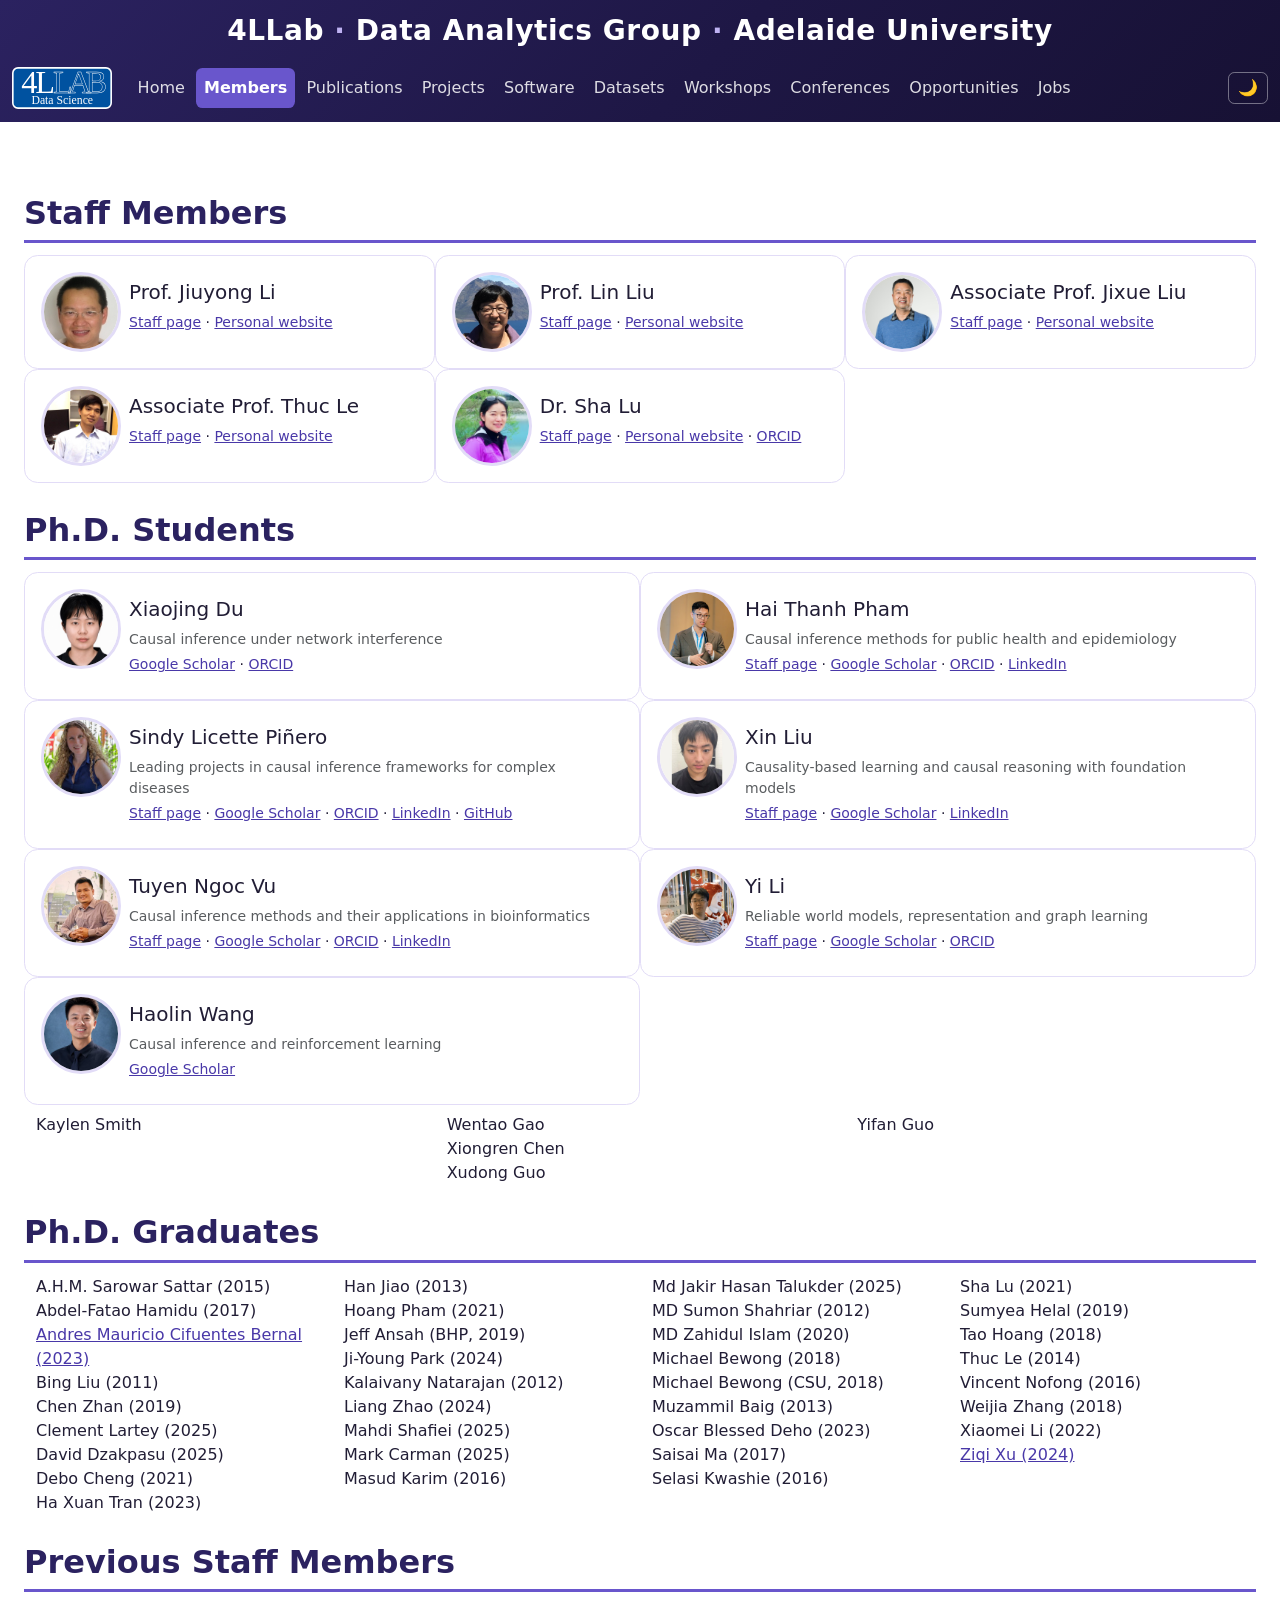
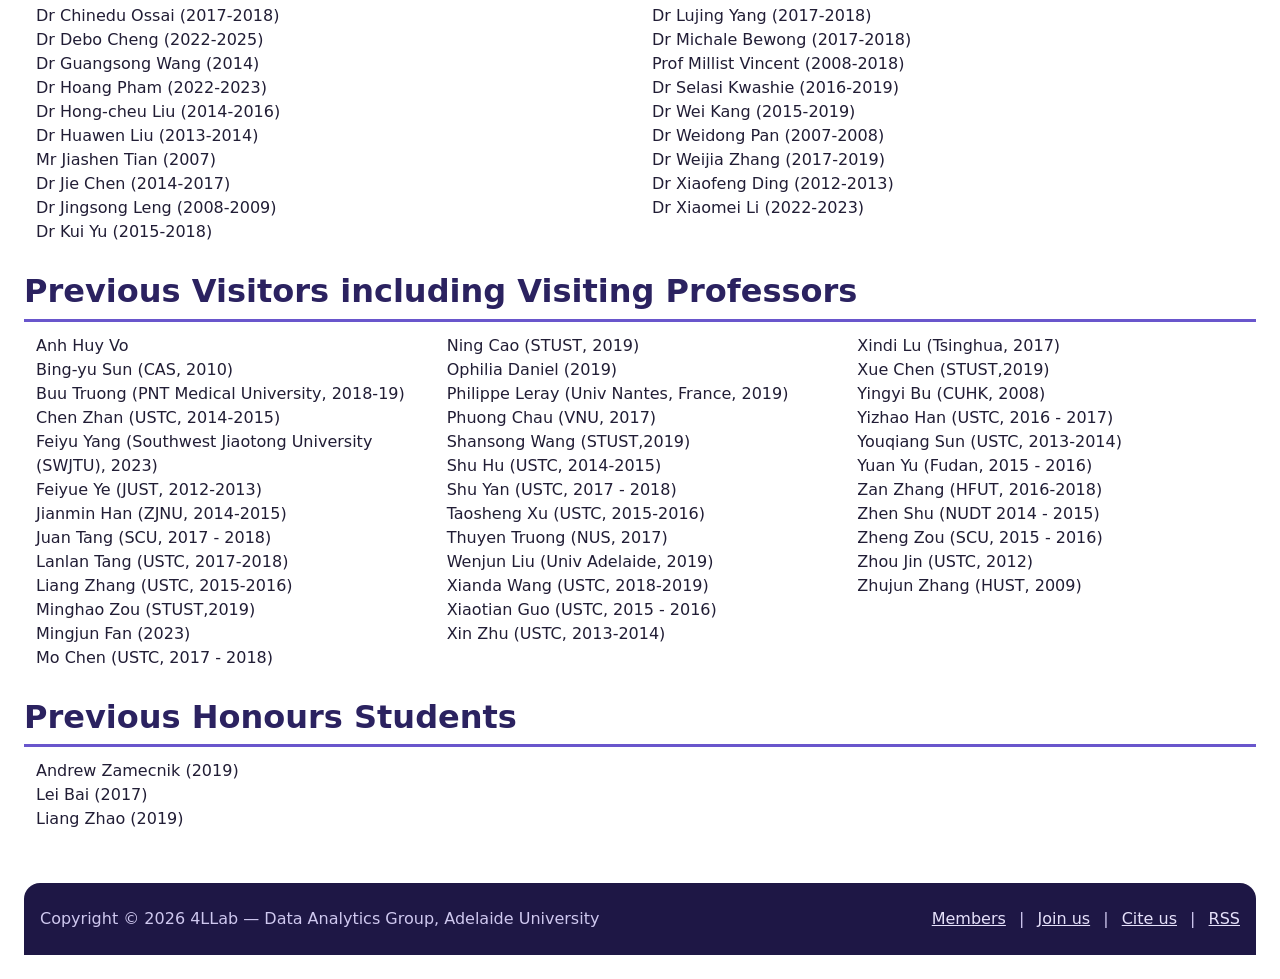
==== commit 05f6ee7d: "Add files via upload" ====
--- a/members.html
+++ b/members.html
@@ -149,11 +149,26 @@
               <p class="mb-0 small"><a target="_blank" href="https://researchers.adelaide.edu.au/profile/tuyen.vu">Staff page</a> &middot; <a target="_blank" href="https://scholar.google.com/citations?user=D1XpyZ8AAAAJ&amp;hl=en">Google Scholar</a> &middot; <a target="_blank" href="https://orcid.org/0009-0009-7784-1389">ORCID</a> &middot; <a target="_blank" href="https://www.linkedin.com/in/tuyen-vu/">LinkedIn</a></p>
             </div>
           </div>
+          <div class="d-flex m-0 member-card fade-in-up">
+            <img src="img/YiLi.jpg" class="rounded-circle" width="80" height="80" alt="Portrait of Yi Li">
+            <div class="p-2">
+              <h5>Yi Li</h5>
+              <p class="mb-1 small text-muted">Reliable world models, representation and graph learning</p>
+              <p class="mb-0 small"><a target="_blank" href="https://researchers.adelaide.edu.au/profile/yi.li04">Staff page</a> &middot; <a target="_blank" href="https://scholar.google.com/citations?user=DdQiqdwAAAAJ&amp;hl=en">Google Scholar</a> &middot; <a target="_blank" href="https://orcid.org/0009-0005-2052-3399">ORCID</a></p>
+            </div>
+          </div>
+          <div class="d-flex m-0 member-card fade-in-up">
+            <img src="img/HaolinWang.jpg" class="rounded-circle" width="80" height="80" alt="Portrait of Haolin Wang">
+            <div class="p-2">
+              <h5>Haolin Wang</h5>
+              <p class="mb-1 small text-muted">Causal inference and reinforcement learning</p>
+              <p class="mb-0 small"><a target="_blank" href="https://scholar.google.com/citations?user=JUNWKKgAAAAJ&amp;hl=en">Google Scholar</a></p>
+            </div>
+          </div>
         </div>
         <!-- Other students -->
         <div class="row g-4 py-1 row-cols-1 row-cols-md-3 m-0">
         <div class="mt-0">
-          Haolin Wang<br/>
           Kaylen Smith<br/>
         </div>
         <div class="mt-0">
@@ -162,7 +177,6 @@
           Xudong Guo<br/>
         </div>
         <div class="mt-0">
-          Yi Li<br/>
           Yifan Guo<br/>
         </div>
       </div>
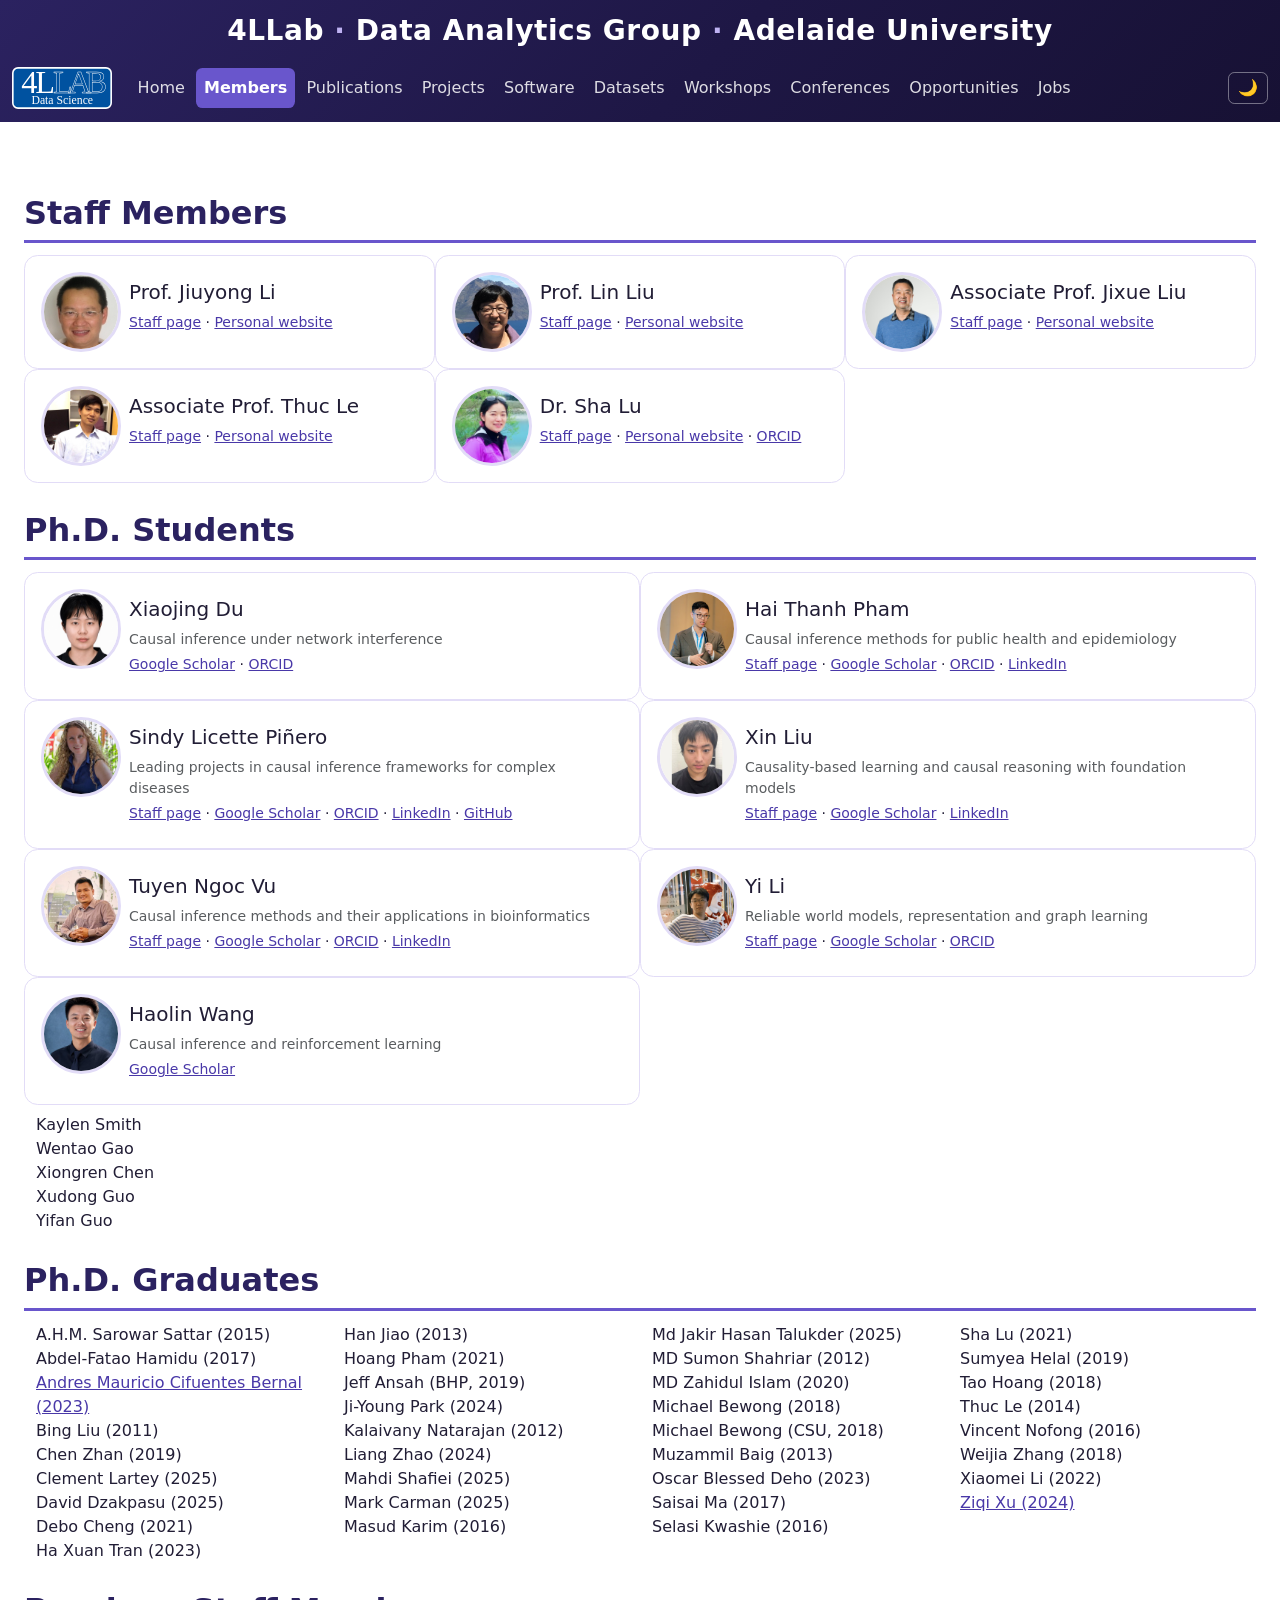
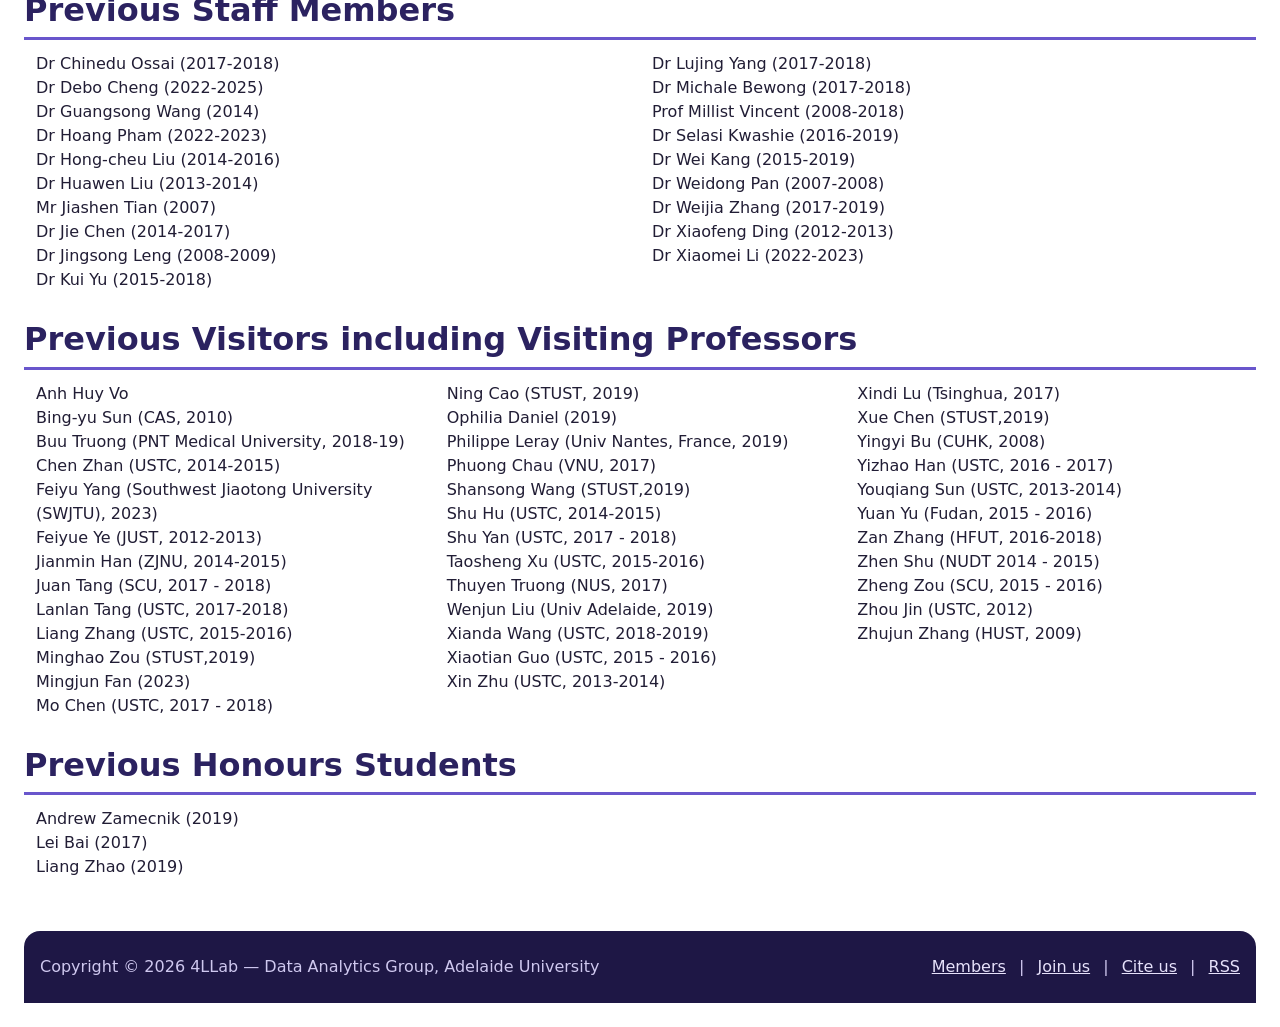
==== commit 4b3ca06b: "Add files via upload" ====
--- a/members.html
+++ b/members.html
@@ -167,16 +167,12 @@
           </div>
         </div>
         <!-- Other students -->
-        <div class="row g-4 py-1 row-cols-1 row-cols-md-3 m-0">
+        <div class="row g-4 py-1 m-0">
         <div class="mt-0">
           Kaylen Smith<br/>
-        </div>
-        <div class="mt-0">
           Wentao Gao<br/>
           Xiongren Chen<br/>
           Xudong Guo<br/>
-        </div>
-        <div class="mt-0">
           Yifan Guo<br/>
         </div>
       </div>
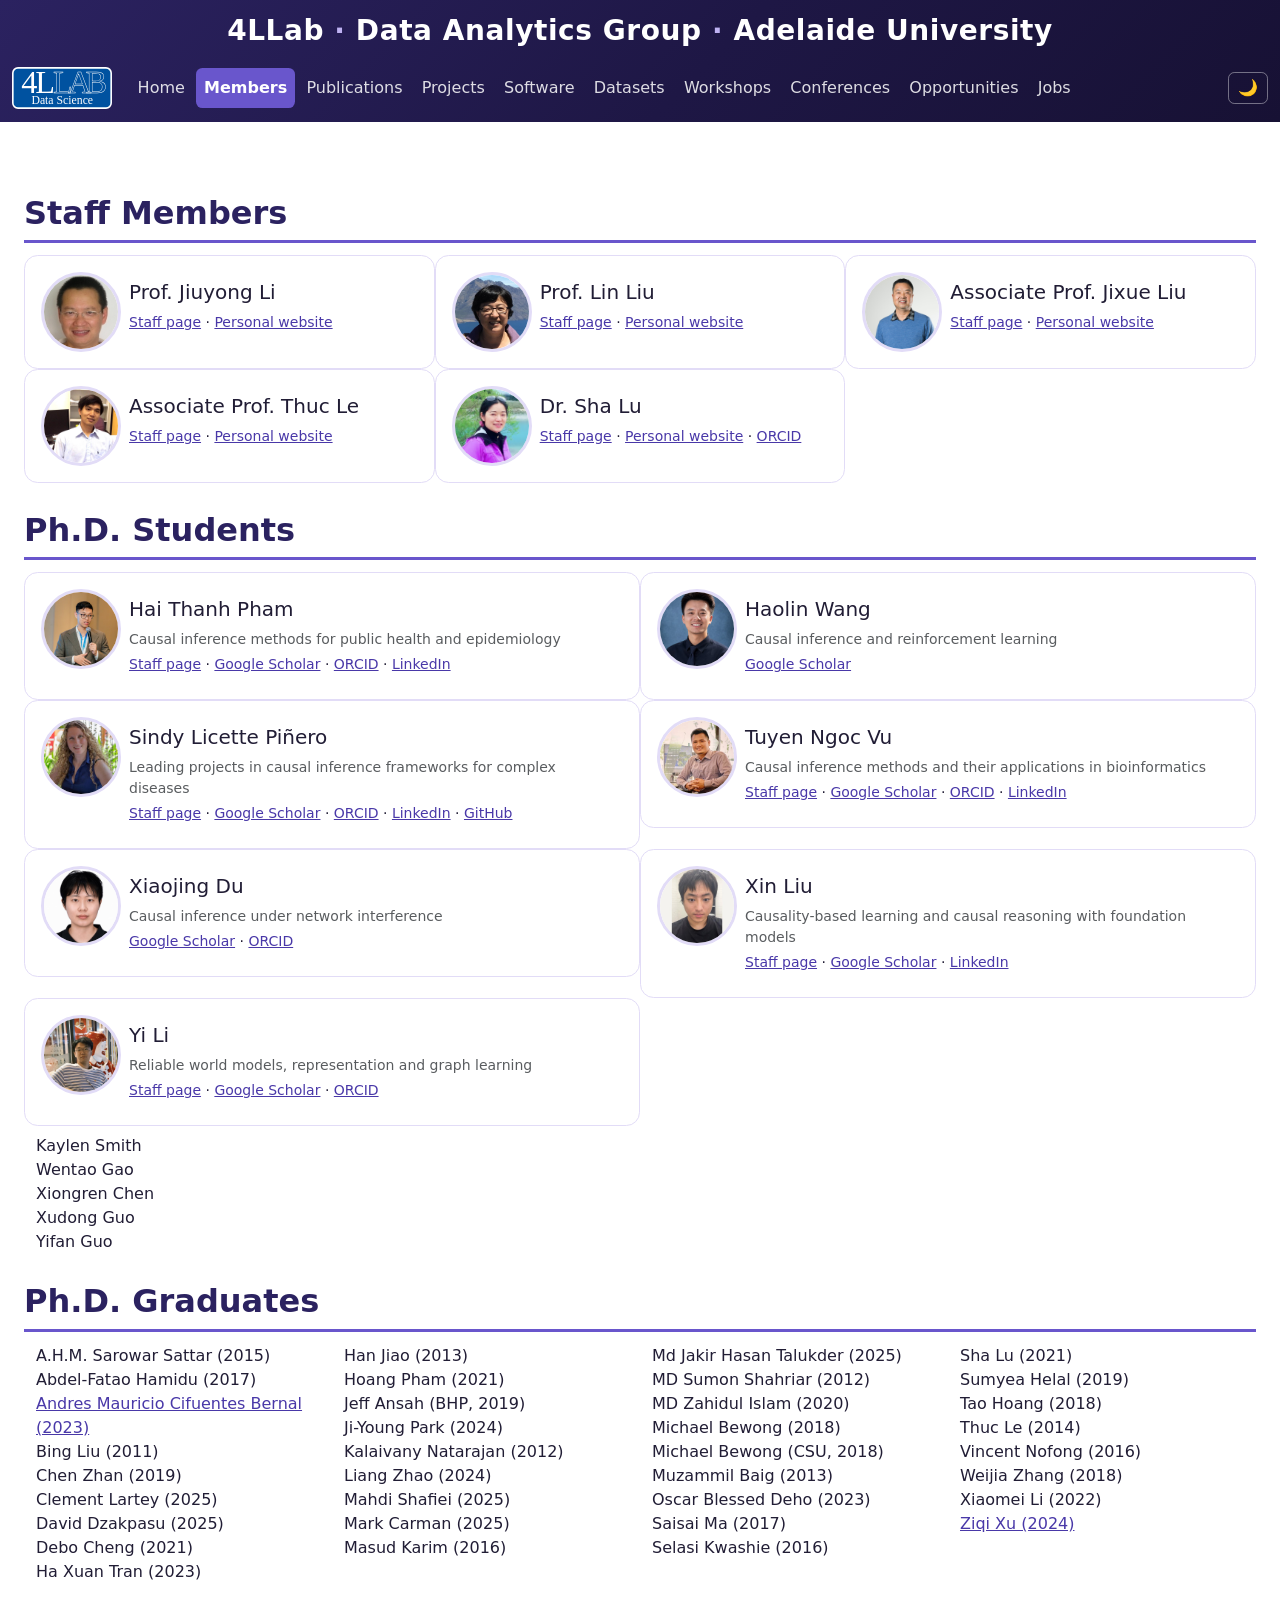
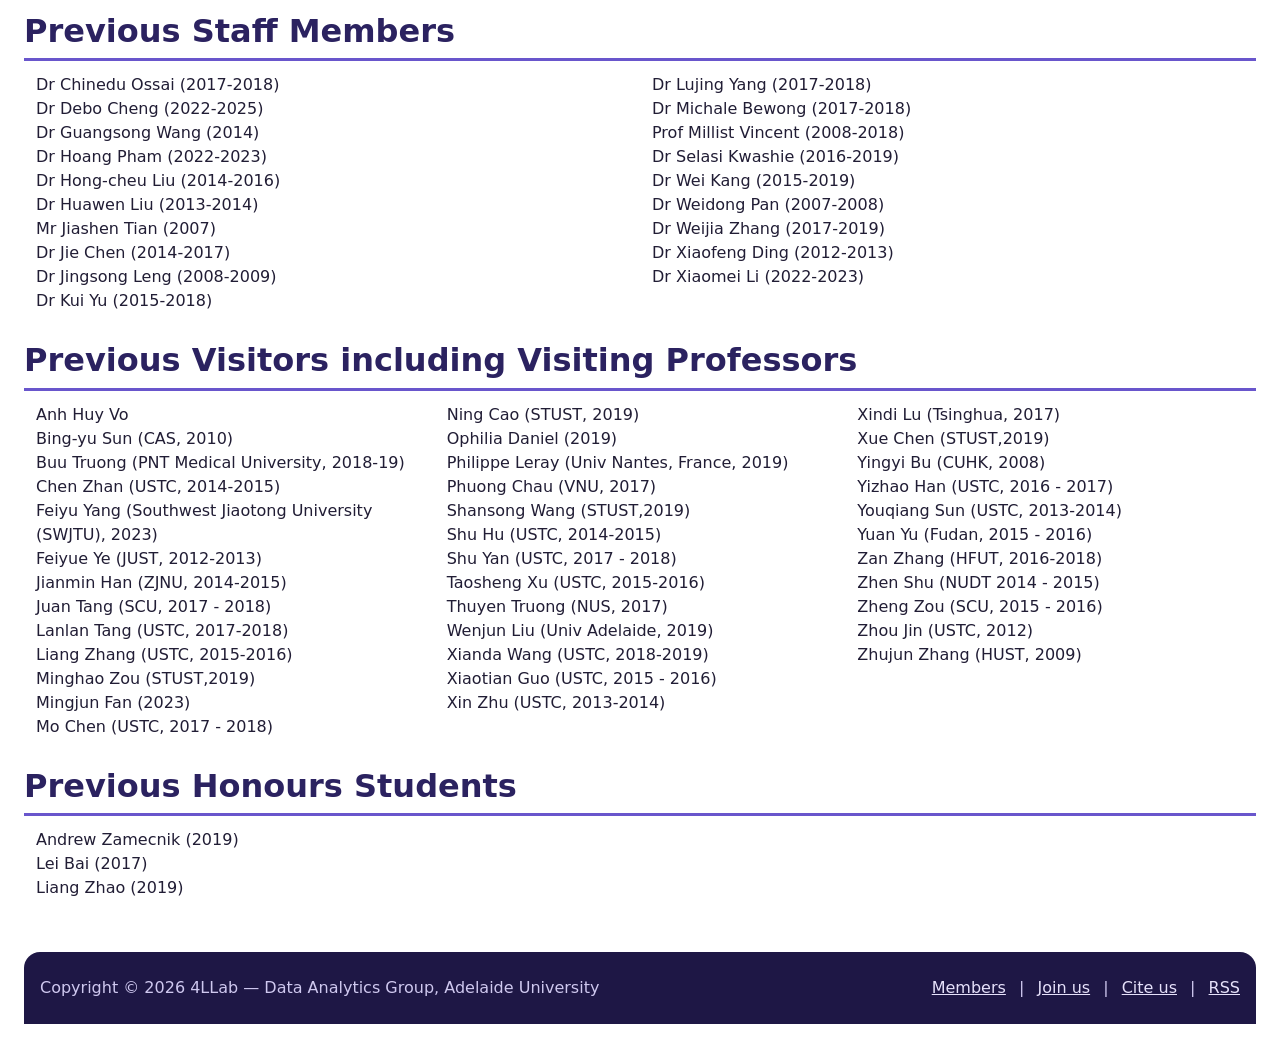
==== commit 3d223a73: "Add files via upload" ====
--- a/members.html
+++ b/members.html
@@ -110,6 +110,38 @@
         <!-- Featured student profiles -->
         <div class="row g-4 py-1 row-cols-1 row-cols-md-2 m-0">
           <div class="d-flex m-0 member-card fade-in-up">
+            <img src="img/HaiThanhPham.jpg" class="rounded-circle" width="80" height="80" alt="Portrait of Hai Thanh Pham">
+            <div class="p-2">
+              <h5>Hai Thanh Pham</h5>
+              <p class="mb-1 small text-muted">Causal inference methods for public health and epidemiology</p>
+              <p class="mb-0 small"><a target="_blank" href="https://researchers.adelaide.edu.au/profile/haithanh.pham">Staff page</a> &middot; <a target="_blank" href="https://scholar.google.com/citations?user=M-aoqOAAAAAJ&amp;hl=en">Google Scholar</a> &middot; <a target="_blank" href="https://orcid.org/0000-0002-8344-2888">ORCID</a> &middot; <a target="_blank" href="https://www.linkedin.com/in/hai-thanh-pham-414146196/">LinkedIn</a></p>
+            </div>
+          </div>
+          <div class="d-flex m-0 member-card fade-in-up">
+            <img src="img/HaolinWang.jpg" class="rounded-circle" width="80" height="80" alt="Portrait of Haolin Wang">
+            <div class="p-2">
+              <h5>Haolin Wang</h5>
+              <p class="mb-1 small text-muted">Causal inference and reinforcement learning</p>
+              <p class="mb-0 small"><a target="_blank" href="https://scholar.google.com/citations?user=JUNWKKgAAAAJ&amp;hl=en">Google Scholar</a></p>
+            </div>
+          </div>
+          <div class="d-flex m-0 member-card fade-in-up">
+            <img src="img/SindyPinero.jpg" class="rounded-circle" width="80" height="80" alt="Portrait of Sindy Licette Piñero">
+            <div class="p-2">
+              <h5>Sindy Licette Piñero</h5>
+              <p class="mb-1 small text-muted">Leading projects in causal inference frameworks for complex diseases</p>
+              <p class="mb-0 small"><a target="_blank" href="https://researchers.adelaide.edu.au/profile/sindy.pinero">Staff page</a> &middot; <a target="_blank" href="https://scholar.google.com/citations?user=I3WyNjYAAAAJ&amp;hl=en">Google Scholar</a> &middot; <a target="_blank" href="https://orcid.org/0000-0002-6296-6412">ORCID</a> &middot; <a target="_blank" href="https://www.linkedin.com/in/sindypinero/">LinkedIn</a> &middot; <a target="_blank" href="https://github.com/SindyPin/">GitHub</a></p>
+            </div>
+          </div>
+          <div class="d-flex m-0 member-card fade-in-up">
+            <img src="img/TuyenVu.jpg" class="rounded-circle" width="80" height="80" alt="Portrait of Tuyen Vu">
+            <div class="p-2">
+              <h5>Tuyen Ngoc Vu</h5>
+              <p class="mb-1 small text-muted">Causal inference methods and their applications in bioinformatics</p>
+              <p class="mb-0 small"><a target="_blank" href="https://researchers.adelaide.edu.au/profile/tuyen.vu">Staff page</a> &middot; <a target="_blank" href="https://scholar.google.com/citations?user=D1XpyZ8AAAAJ&amp;hl=en">Google Scholar</a> &middot; <a target="_blank" href="https://orcid.org/0009-0009-7784-1389">ORCID</a> &middot; <a target="_blank" href="https://www.linkedin.com/in/tuyen-vu/">LinkedIn</a></p>
+            </div>
+          </div>
+          <div class="d-flex m-0 member-card fade-in-up">
             <img src="img/XiaojingDu.jpg" class="rounded-circle" width="80" height="80" alt="Portrait of Xiaojing Du">
             <div class="p-2">
               <h5>Xiaojing Du</h5>
@@ -118,22 +150,6 @@
             </div>
           </div>
           <div class="d-flex m-0 member-card fade-in-up">
-            <img src="img/HaiThanhPham.jpg" class="rounded-circle" width="80" height="80" alt="Portrait of Hai Thanh Pham">
-            <div class="p-2">
-              <h5>Hai Thanh Pham</h5>
-              <p class="mb-1 small text-muted">Causal inference methods for public health and epidemiology</p>
-              <p class="mb-0 small"><a target="_blank" href="https://researchers.adelaide.edu.au/profile/haithanh.pham">Staff page</a> &middot; <a target="_blank" href="https://scholar.google.com/citations?user=M-aoqOAAAAAJ&amp;hl=en">Google Scholar</a> &middot; <a target="_blank" href="https://orcid.org/0000-0002-8344-2888">ORCID</a> &middot; <a target="_blank" href="https://www.linkedin.com/in/hai-thanh-pham-414146196/">LinkedIn</a></p>
-            </div>
-          </div>
-          <div class="d-flex m-0 member-card fade-in-up">
-            <img src="img/SindyPinero.jpg" class="rounded-circle" width="80" height="80" alt="Portrait of Sindy Licette Piñero">
-            <div class="p-2">
-              <h5>Sindy Licette Piñero</h5>
-              <p class="mb-1 small text-muted">Leading projects in causal inference frameworks for complex diseases</p>
-              <p class="mb-0 small"><a target="_blank" href="https://researchers.adelaide.edu.au/profile/sindy.pinero">Staff page</a> &middot; <a target="_blank" href="https://scholar.google.com/citations?user=I3WyNjYAAAAJ&amp;hl=en">Google Scholar</a> &middot; <a target="_blank" href="https://orcid.org/0000-0002-6296-6412">ORCID</a> &middot; <a target="_blank" href="https://www.linkedin.com/in/sindypinero/">LinkedIn</a> &middot; <a target="_blank" href="https://github.com/SindyPin/">GitHub</a></p>
-            </div>
-          </div>
-          <div class="d-flex m-0 member-card fade-in-up">
             <img src="img/XinLiu.jpg" class="rounded-circle" width="80" height="80" alt="Portrait of Xin Liu">
             <div class="p-2">
               <h5>Xin Liu</h5>
@@ -142,27 +158,11 @@
             </div>
           </div>
           <div class="d-flex m-0 member-card fade-in-up">
-            <img src="img/TuyenVu.jpg" class="rounded-circle" width="80" height="80" alt="Portrait of Tuyen Vu">
-            <div class="p-2">
-              <h5>Tuyen Ngoc Vu</h5>
-              <p class="mb-1 small text-muted">Causal inference methods and their applications in bioinformatics</p>
-              <p class="mb-0 small"><a target="_blank" href="https://researchers.adelaide.edu.au/profile/tuyen.vu">Staff page</a> &middot; <a target="_blank" href="https://scholar.google.com/citations?user=D1XpyZ8AAAAJ&amp;hl=en">Google Scholar</a> &middot; <a target="_blank" href="https://orcid.org/0009-0009-7784-1389">ORCID</a> &middot; <a target="_blank" href="https://www.linkedin.com/in/tuyen-vu/">LinkedIn</a></p>
-            </div>
-          </div>
-          <div class="d-flex m-0 member-card fade-in-up">
             <img src="img/YiLi.jpg" class="rounded-circle" width="80" height="80" alt="Portrait of Yi Li">
             <div class="p-2">
               <h5>Yi Li</h5>
               <p class="mb-1 small text-muted">Reliable world models, representation and graph learning</p>
               <p class="mb-0 small"><a target="_blank" href="https://researchers.adelaide.edu.au/profile/yi.li04">Staff page</a> &middot; <a target="_blank" href="https://scholar.google.com/citations?user=DdQiqdwAAAAJ&amp;hl=en">Google Scholar</a> &middot; <a target="_blank" href="https://orcid.org/0009-0005-2052-3399">ORCID</a></p>
-            </div>
-          </div>
-          <div class="d-flex m-0 member-card fade-in-up">
-            <img src="img/HaolinWang.jpg" class="rounded-circle" width="80" height="80" alt="Portrait of Haolin Wang">
-            <div class="p-2">
-              <h5>Haolin Wang</h5>
-              <p class="mb-1 small text-muted">Causal inference and reinforcement learning</p>
-              <p class="mb-0 small"><a target="_blank" href="https://scholar.google.com/citations?user=JUNWKKgAAAAJ&amp;hl=en">Google Scholar</a></p>
             </div>
           </div>
         </div>
